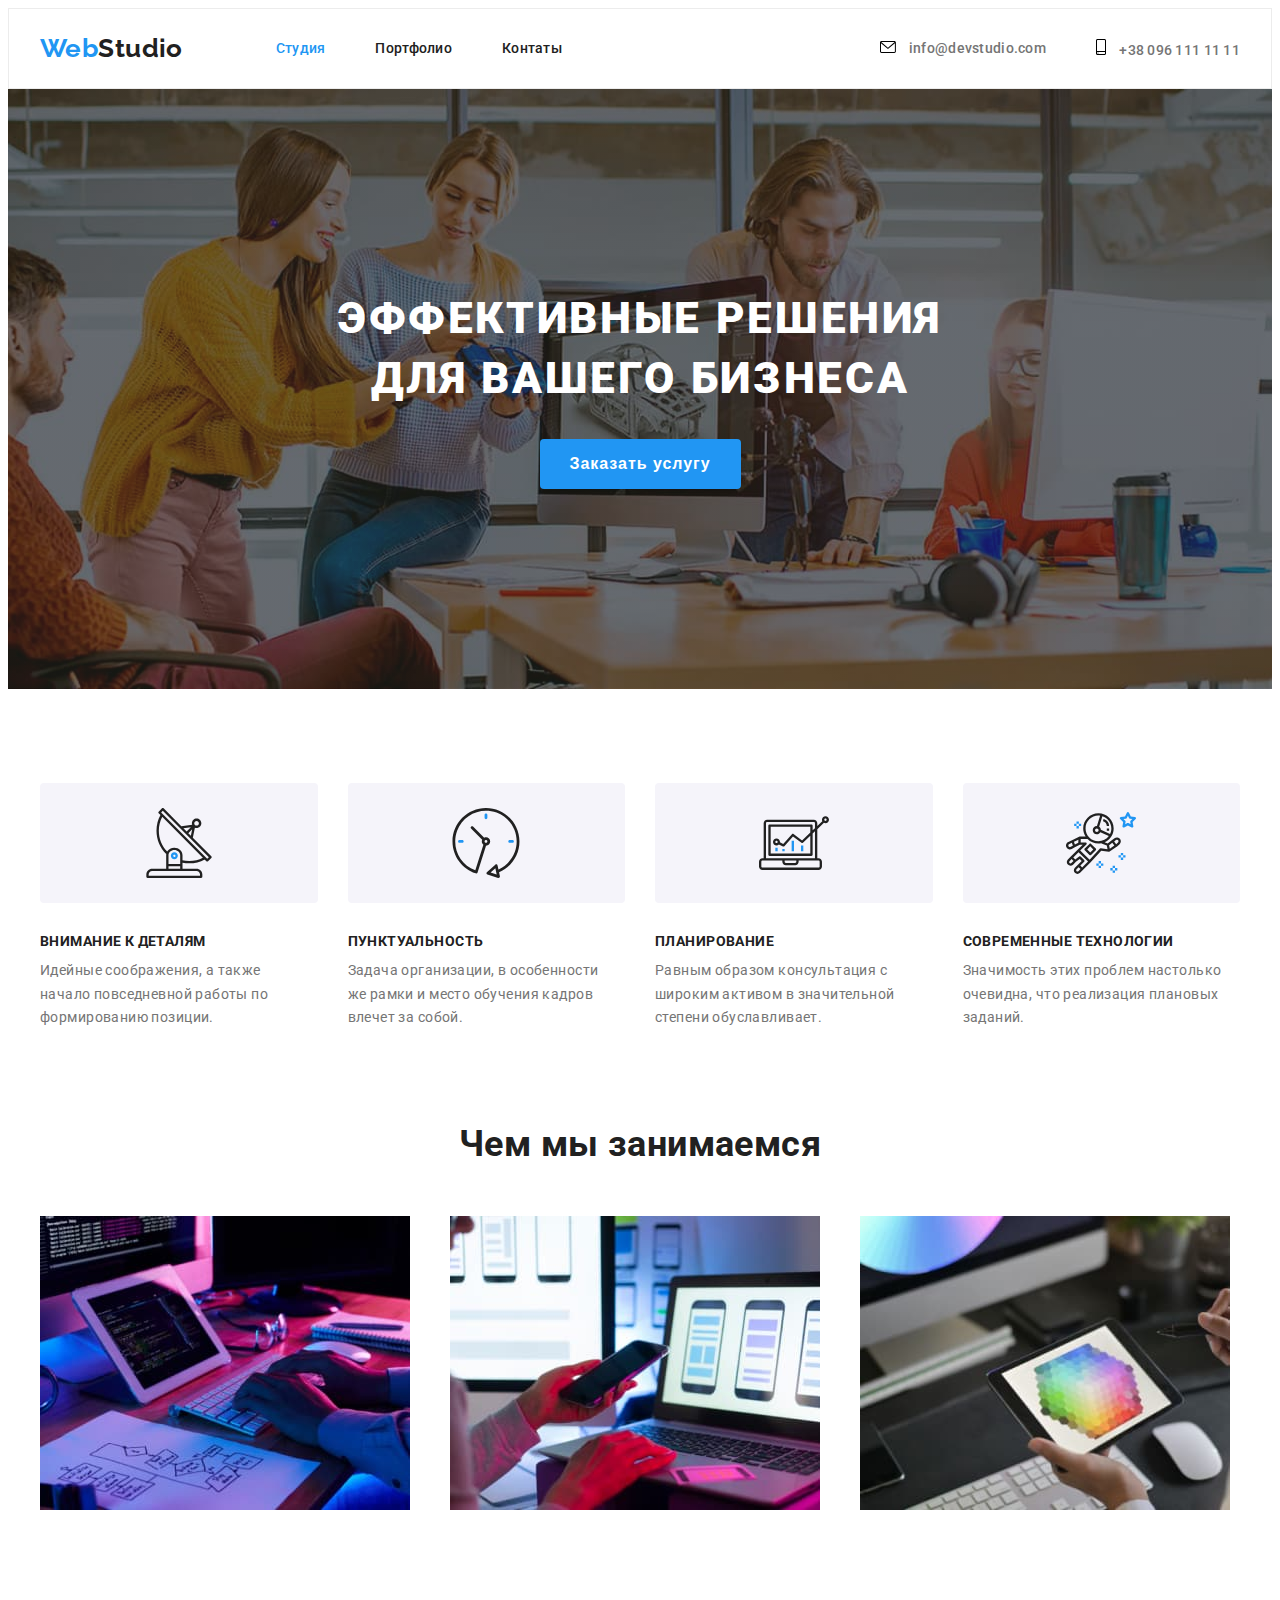
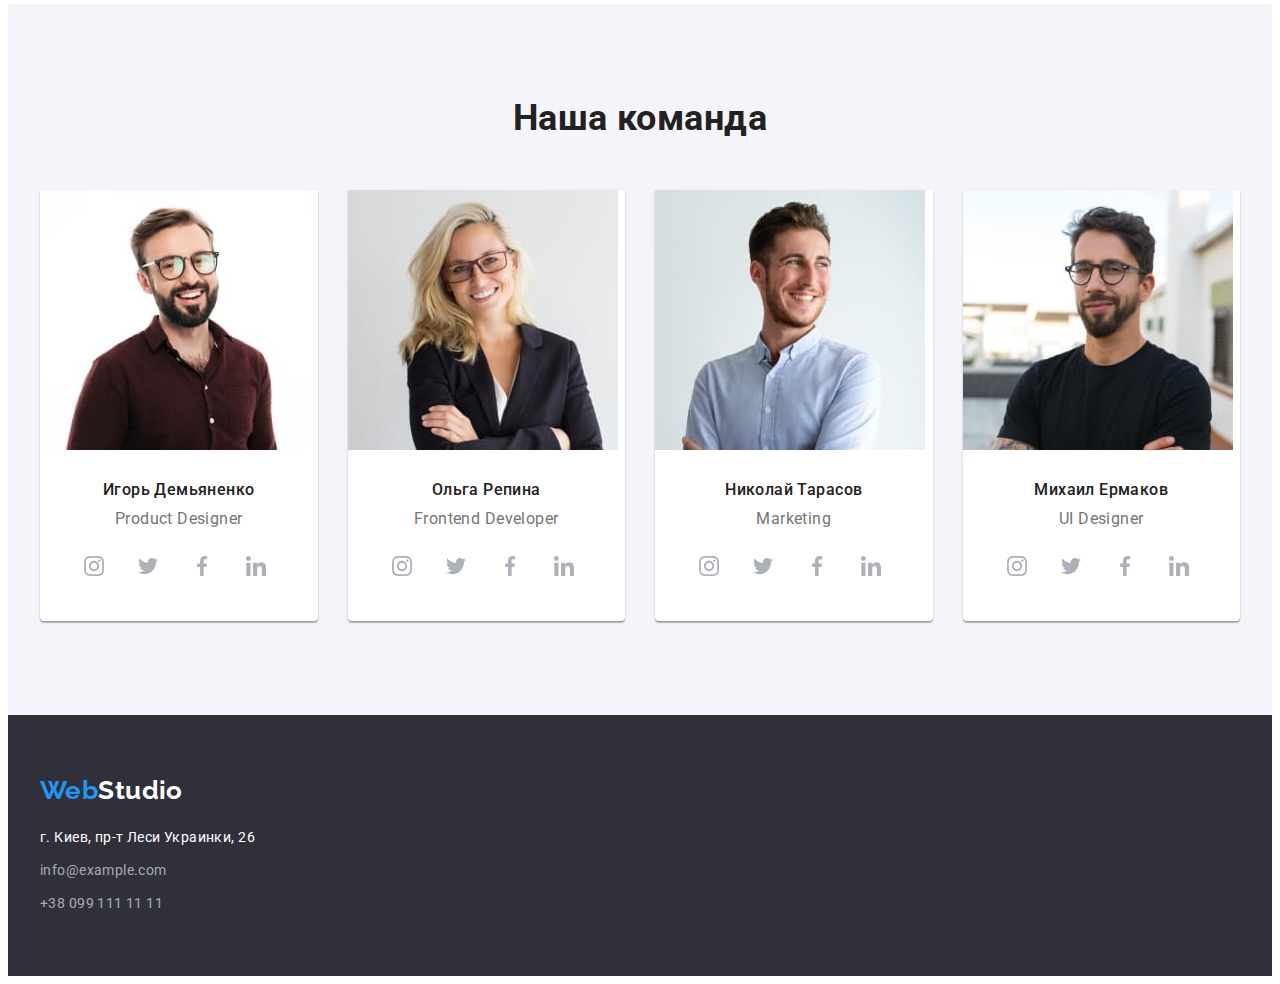
==== index.html @ 8303b5b0 "added social links" ====
<!DOCTYPE html>
<html lang="ru">
<head>
    <meta charset="UTF-8">
    <meta name="viewport" content="width=device-width, initial-scale=1.0">
    <title>Web Studio</title>
    <link rel="stylesheet" href="https://cdnjs.cloudflare.com/ajax/libs/modern-normalize/1.0.0/modern-normalize.min.css"
        integrity="sha512-ISS7cAi1PEhQ8jnbJpJZMd29NlhNj4AWYyLOSp2CE/CsHxTCu+r+t0D2yoJudVrd0/8fTVPUVDzY5Tvli75u/g=="
        crossorigin="anonymous" />
    <link rel="preconnect" href="https://fonts.gstatic.com">
    <link href="https://fonts.googleapis.com/css2?family=Raleway:wght@700&family=Roboto:wght@400;500;700;900&display=swap"
        rel="stylesheet">
    <link rel="stylesheet" href="./css/styles.css">   
</head>

<body>
    
    <header class="header">
        <div class="container">
            <nav class="nav">
                <a href="./" lang="en" class="logo black link"><span class="logo-web">Web</span>Studio</a>
               
                <ul class="nav-list list">   
                    <li class="nav-list-item">
                        <a class="nav-list-link current-link link" href="./">Студия</a>
                    </li>
                    <li class="nav-list-item">
                        <a class="nav-list-link link" href="./portfolio.html">Портфолио</a>
                    </li>
                    <li class="nav-list-item">
                        <a class="nav-list-link link" href="#">Контаты</a>
                    </li>
                </ul>
            </nav>
               
            <ul class="header-contact-list list">
                    <li class="header-contact-list-item">
                        <a class="link mail" href="mailto:info@devstudio.com">
                        <svg class="icon icon-mail">
                            <use href="../images/sprite.svg#envelope"></use>
                        </svg>
                            info@devstudio.com</a>
                    </li>

                    <li class="header-contact-list-item">
                        <a class="link tel" href="tel:+380961111111">
                            <svg class="icon icon-tel">
                                <use href="../images/sprite.svg#smartphone"></use>
                            </svg>
                            +38 096 111 11 11</a>
                    </li>
            </ul>

        </div>        
    </header>
   
    <main>
       
        <!-- HERO-->
        <section class="hero">
            
            <div class="container">
               
                <div class="hero-title-container">
                    <h1 class="hero-title">Эффективные решения для вашего бизнеса</h1>
                    <button type="button" class="hero-modal-btn">Заказать услугу</button>
                </div>
                
            </div>

        </section>


        <!-- FEATURES -->
        <section class="features">
            <div class="container">
                <h2 class="visually-hidden">Преимущества</h2>
               
                <ul class="features-list list">
                  
                    <li class="features-list-item">
                        <div class="icon-features-container">
                            <svg class="icon-features">
                                <use href="../images/sprite.svg#antenna"></use>
                            </svg>
                        </div>
                        <h3 class="features-list-title">Внимание к деталям</h3>
                        <p class="features-list-text">Идейные соображения, а также начало повседневной работы по формированию позиции.</p>
                    </li>

                    <li class="features-list-item">
                        <div class="icon-features-container">
                            <svg class="icon-features">
                                <use href="../images/sprite.svg#clock"></use>
                            </svg>
                        </div>
                        <h3 class="features-list-title">Пунктуальность</h3>
                        <p class="features-list-text">Задача организации, в особенности же рамки и место обучения кадров влечет за собой.</p>
                    </li>

                    <li class="features-list-item">
                        <div class="icon-features-container">
                            <svg class="icon-features">
                                <use href="../images/sprite.svg#diagram"></use>
                            </svg>
                        </div>
                        <h3 class="features-list-title">Планирование</h3>
                        <p class="features-list-text">Равным образом консультация с широким активом в значительной степени обуславливает.</p>
                    </li>

                    <li class="features-list-item">
                        <div class="icon-features-container">
                            <svg class="icon-features">
                                <use href="../images/sprite.svg#astronaut"></use>
                            </svg>
                        </div>
                        <h3 class="features-list-title">Современные технологии</h3>
                        <p class="features-list-text">Значимость этих проблем настолько очевидна, что реализация плановых заданий.</p>
                    </li>

                </ul>
            </div>
        </section>


        <!--ABOUT US-->
        <section class="about">
            <div class="container">
                <h2 class="title">Чем мы занимаемся</h2>
                <ul class="about-list list">
                    <li class="about-list-item"><img src="./images/about_us_img/about_us_1.jpg" alt="Пишет код" width="370" height="294"></li>
                    <li class="about-list-item"><img src="./images/about_us_img/about_us_2.jpg" alt="Адаптирует сайт для телефона" width="370" height="294"></li>
                    <li class="about-list-item"><img src="./images/about_us_img/about_us_3.jpg" alt="Работает с планшетом" width="370" height="294"></li>
                </ul>
            </div>
        </section>


        <!--OUR TEAM--> 
        <section class="team">
            <div class="container">
                <h2 class="title">Наша команда</h2>
                <ul class="team-list list">

                    <li class="team-list-item">
                        <img class="img" src="./images/our_team_img/igor.jpg" alt="Фото" width="270" height="260">
                       
                        <div class="team-list-content">
                            <h3 class="team-list-title">Игорь Демьяненко</h3>
                            <p class="team-list-position" lang="en">Product Designer</p>

                            <ul class="social-list list">
                                <li class="social-list-item">
                                    <a class="social-list-link link" href="#">
                                        <svg class="social-list-icon" >
                                            <use href="../images/sprite.svg#instagram" ></use>
                                        </svg>
                                    </a>
                                </li>

                                <li class="social-list-item">
                                    <a class="social-list-link link" href="#">
                                        <svg class="social-list-icon" >
                                            <use href="../images/sprite.svg#twitter" ></use>
                                        </svg>
                                    </a>
                                </li>

                                <li class="social-list-item">
                                    <a class="social-list-link link" href="#">
                                        <svg class="social-list-icon" >
                                            <use href="../images/sprite.svg#facebook" ></use>
                                        </svg>
                                    </a>
                                </li>

                                <li class="social-list-item">
                                    <a class="social-list-link link" href="#">
                                        <svg class="social-list-icon" >
                                            <use href="../images/sprite.svg#linkedin" ></use>
                                        </svg>
                                    </a>
                                </li>
                            </ul>
                        </div>
                    </li>

                    <li class="team-list-item">
                        <img class="img" src="./images/our_team_img/olga.jpg" alt="Фото" width="270" height="260">
                        
                        <div class="team-list-content">
                            <h3 class="team-list-title">Ольга Репина</h3>
                            <p class="team-list-position" lang="en">Frontend Developer</p>
                        
                                                        <ul class="social-list list">
                                                            <li class="social-list-item">
                                                                <a class="social-list-link link" href="#">
                                                                    <svg class="social-list-icon">
                                                                        <use href="../images/sprite.svg#instagram"></use>
                                                                    </svg>
                                                                </a>
                                                            </li>
                                                        
                                                            <li class="social-list-item">
                                                                <a class="social-list-link link" href="#">
                                                                    <svg class="social-list-icon">
                                                                        <use href="../images/sprite.svg#twitter"></use>
                                                                    </svg>
                                                                </a>
                                                            </li>
                                                        
                                                            <li class="social-list-item">
                                                                <a class="social-list-link link" href="#">
                                                                    <svg class="social-list-icon">
                                                                        <use href="../images/sprite.svg#facebook"></use>
                                                                    </svg>
                                                                </a>
                                                            </li>
                                                        
                                                            <li class="social-list-item">
                                                                <a class="social-list-link link" href="#">
                                                                    <svg class="social-list-icon">
                                                                        <use href="../images/sprite.svg#linkedin"></use>
                                                                    </svg>
                                                                </a>
                                                        
                        </div>
                    </li>

                    <li class="team-list-item">
                        <img class="img" src="./images/our_team_img/nikolay.jpg" alt="Фото" width="270" height="260">
                       
                        <div class="team-list-content">
                            <h3 class="team-list-title">Николай Тарасов</h3>
                            <p class="team-list-position" lang="en">Marketing</p>

                            <ul class="social-list list">
                                <li class="social-list-item">
                                    <a class="social-list-link link" href="#">
                                        <svg class="social-list-icon">
                                            <use href="../images/sprite.svg#instagram"></use>
                                        </svg>
                                    </a>
                                </li>
                            
                                <li class="social-list-item">
                                    <a class="social-list-link link" href="#">
                                        <svg class="social-list-icon">
                                            <use href="../images/sprite.svg#twitter"></use>
                                        </svg>
                                    </a>
                                </li>
                            
                                <li class="social-list-item">
                                    <a class="social-list-link link" href="#">
                                        <svg class="social-list-icon">
                                            <use href="../images/sprite.svg#facebook"></use>
                                        </svg>
                                    </a>
                                </li>
                            
                                <li class="social-list-item">
                                    <a class="social-list-link link" href="#">
                                        <svg class="social-list-icon">
                                            <use href="../images/sprite.svg#linkedin"></use>
                                        </svg>
                                    </a>
                        </div>
                    </li>

                    <li class="team-list-item">
                        <img class="img" src="./images/our_team_img/mihail.jpg" alt="Фото" width="270" height="260">
                       
                        <div class="team-list-content">
                            <h3 class="team-list-title">Михаил Ермаков</h3>
                            <p class="team-list-position" lang="en">UI Designer</p>

                            <ul class="social-list list">
                                <li class="social-list-item">
                                    <a class="social-list-link link" href="#">
                                        <svg class="social-list-icon">
                                            <use href="../images/sprite.svg#instagram"></use>
                                        </svg>
                                    </a>
                                </li>
                            
                                <li class="social-list-item">
                                    <a class="social-list-link link" href="#">
                                        <svg class="social-list-icon">
                                            <use href="../images/sprite.svg#twitter"></use>
                                        </svg>
                                    </a>
                                </li>
                            
                                <li class="social-list-item">
                                    <a class="social-list-link link" href="#">
                                        <svg class="social-list-icon">
                                            <use href="../images/sprite.svg#facebook"></use>
                                        </svg>
                                    </a>
                                </li>
                            
                                <li class="social-list-item">
                                    <a class="social-list-link link" href="#">
                                        <svg class="social-list-icon">
                                            <use href="../images/sprite.svg#linkedin"></use>
                                        </svg>
                                    </a>
                        </div>
                    </li>
                    
                </ul>
            </div>
        </section>
    </main>
   
    <footer class="footer">
        <div class="container">
            <a href="./" lang="en" class="logo white link"><span class="logo-web">Web</span>Studio</a>
            <address class="address">
                <p class="address-text">г. Киев, пр-т Леси Украинки, 26</p>
                <ul class="address-list list">
                    <li class="address-list-item">
                        <a class="address-list-link link" href="mailto:info@example.com">info@example.com</a>
                    </li>
                    <li class="address-list-item">
                        <a class="address-list-link link" href="tel:+380991111111">+38 099 111 11 11</a>
                    </li>

                </ul>
            </address>
        </div>
    </footer>
</body>
</html>
---- css/styles.css ----
:root {
  --primary-white-color: #ffffff;
  --secondary-bg-color: #2f303a;
  --accent-color: #2196f3;
  --primary-text-color: #212121;
  --secondary-text-color: #757575;
  --footer-text-color: rgba(255, 255, 255, 0.6);
  --grey-bg-color: #f5f4fa;
  --btn-hover-bg-color: #188ce8;
  --card-set-gap: 30px;
  --icon-color: #afb1b8;
}

body {
  background-color: var(--primary-white-color);
  color: var(--primary-text-color);

  font-family: "Roboto", sans-serif;
  font-weight: 400;
  font-size: 14px;
  letter-spacing: 0.03em;
}

h1,
h2,
h3,
h4,
h5,
h6 {
  font-size: inherit;
  margin: 0;
}

p {
  margin: 0;
}

ul,
ol {
  margin: 0;
  padding: 0;
}

img {
  display: block;
  max-width: 100%;
  height: auto;
}

.link {
  text-decoration: none;
}

.list {
  list-style-type: none;
}

.container {
  width: 1200px;
  margin-left: auto;
  margin-right: auto;
  padding-left: 15px;
  padding-right: 15px;
}

/* ------------HEADER-------------- */

.header {
  border: 1px solid #ececec;
}

.header > .container {
  display: flex;
  align-items: center;
}

/* -----------LOGO------------- */
.logo {
  font-family: "Raleway";
  font-weight: 700;
  font-size: 26px;
  line-height: 1.19;
}

.logo.black {
  padding-top: 24px;
  padding-bottom: 24px;
  margin-right: 93px;

  color: var(--primary-text-color);
}

.logo-web {
  color: var(--accent-color);
}

/* -------NAV-LIST--------- */

.nav {
  display: flex;
  align-items: center;
}

.nav-list {
  display: flex;
  align-items: center;
}

.nav-list-item:not(:last-child) {
  margin-right: 50px;
}

.nav-list-link {
  padding-top: 32px;
  padding-bottom: 32px;

  color: var(--primary-text-color);
  font-weight: 500;
  line-height: 1.066;
  letter-spacing: 0.02em;
}

.nav-list-link:hover,
.nav-list-link:focus {
  color: var(--accent-color);
}

.current-link {
  color: var(--accent-color);
}

/* ----------HEADER-CONTACT----------- */
.header-contact-list {
  display: flex;
  align-items: center;
  margin-left: auto;

  font-weight: 500;
  line-height: 1.142;
  letter-spacing: 0.02em;
}

.header-contact-list-item .link {
  padding-top: 32px;
  padding-bottom: 32px;

  color: var(--secondary-text-color);
}

.header-contact-list-item > .link:hover,
.header-contact-list-item > .link:focus {
  color: var(--accent-color);
}

.header-contact-list-item > .link:hover .icon,
.header-contact-list-item > .link:focus .icon {
  fill: var(--accent-color);
}

.header-contact-list-item:not(:last-child) {
  margin-right: 50px;
}

.icon-mail {
  margin-right: 10px;
  width: 16px;
  height: 12px;
}

.icon-tel {
  margin-right: 10px;
  width: 10px;
  height: 16px;
}

/* -----------HERO-------------- */

.hero {
  max-width: 1600px;
  margin-left: auto;
  margin-right: auto;
  background-color: #c4c4c4;
  background-image: linear-gradient(
      to right,
      rgba(51, 58, 47, 0.4),
      rgba(51, 58, 47, 0.4)
    ),
    url(../images/hero_img/bg-img.jpg);
  background-repeat: no-repeat;
  background-position: center;
  background-size: cover;
  padding-top: 200px;
  padding-bottom: 200px;
}

.hero-title-container {
  display: flex;
  justify-content: center;
  max-width: 696px;
  flex-direction: column;
  align-items: center;
  margin-left: auto;
  margin-right: auto;
}

.hero-title {
  margin-bottom: 30px;

  color: var(--primary-white-color);
  font-weight: 900;
  font-size: 44px;
  line-height: 1.36;
  text-align: center;
  letter-spacing: 0.06em;
  text-transform: uppercase;
}

.hero-modal-btn {
  display: flex;
  align-items: center;
  text-align: center;
  border: transparent;
  border-radius: 4px;
  box-shadow: 0px 4px 4px rgba(0, 0, 0, 0.15);
  padding: 10px 30px;

  color: var(--primary-white-color);
  background-color: var(--accent-color);
  font-weight: 700;
  font-size: 16px;
  line-height: 1.875;
  letter-spacing: 0.06em;
}

.hero-modal-btn:hover,
.hero-modal-btn:focus {
  background-color: var(--btn-hover-bg-color);
  cursor: pointer;
}

/* --------------FEATURES----------- */

.visually-hidden {
  position: absolute;
  clip: rect(0 0 0 0);
  width: 1px;
  height: 1px;
  margin: -1px;
}

.features {
  padding-top: 94px;
  padding-bottom: 94px;
}

.features-list {
  display: flex;
  flex-wrap: wrap;
  margin-right: calc(-1 * var(--card-set-gap));
  margin-bottom: calc(-1 * var(--card-set-gap));
}

.features-list-item {
  display: flex;
  align-content: center;
  flex-direction: column;
  justify-content: start;
  margin-right: var(--card-set-gap);
  margin-bottom: var(--card-set-gap);
  flex-basis: calc(100% / 4 - var(--card-set-gap));
}

.icon-features-container {
  padding-top: 25px;
  padding-bottom: 25px;
  margin-bottom: 30px;
  background-color: var(--grey-bg-color);
  border-radius: 4px;
}

.icon-features {
  display: block;
  margin-right: auto;
  margin-left: auto;
  width: 70px;
  height: 70px;
}

.features-list-title {
  margin-bottom: 10px;

  font-weight: 700;
  line-height: 1.142;
  text-transform: uppercase;
}

.features-list-text {
  max-width: 270px;

  color: var(--secondary-text-color);
  line-height: 1.71;
}

/* -------------ABOUT-US------------- */

.about {
  padding-bottom: 94px;
}

.title {
  margin-bottom: 50px;

  font-weight: 700;
  font-size: 36px;
  line-height: 1.166;
  text-align: center;
}

.about-list {
  display: flex;
  flex-wrap: wrap;
  margin-right: calc(-1 * var(--card-set-gap));
  margin-bottom: calc(-1 * var(--card-set-gap));
}

.about-list-item {
  margin-right: var(--card-set-gap);
  margin-bottom: var(--card-set-gap);
  flex-basis: calc(100% / 3 - var(--card-set-gap));
}

/* -------------------OUR-TEAM------------ */

.team {
  padding-top: 94px;
  padding-bottom: 94px;

  background-color: var(--grey-bg-color);
}

.team-list {
  display: flex;
  flex-wrap: wrap;
  margin-right: calc(-1 * var(--card-set-gap));
  margin-bottom: calc(-1 * var(--card-set-gap));
}

.team-list-item {
  margin-right: var(--card-set-gap);
  margin-bottom: var(--card-set-gap);
  flex-basis: calc(100% / 4 - var(--card-set-gap));
  box-shadow: 0px 1px 3px rgba(0, 0, 0, 0.12), 0px 1px 1px rgba(0, 0, 0, 0.14),
    0px 2px 1px rgba(0, 0, 0, 0.2);
  border-radius: 0px 0px 4px 4px;

  background-color: var(--primary-white-color);
}

.team-list-content {
  padding-top: 30px;
  padding-right: 32px;
  padding-left: 32px;
  padding-bottom: 33px;
}

.team-list-title {
  margin-bottom: 10px;

  font-weight: 500;
  font-size: 16px;
  line-height: 1.187;
  text-align: center;
}

.team-list-position {
  color: var(--secondary-text-color);
  font-size: 16px;
  line-height: 1.187;
  text-align: center;
  margin-bottom: 16px;
}

.social-list {
  display: flex;
}

.social-list-link {
  display: flex;
  align-items: center;
  justify-content: center;
  width: 44px;
  height: 44px;
  border-radius: 50%;
}

.social-list-item:not(:last-child) {
  margin-right: 10px;
}

.social-list-icon {
  fill: var(--icon-color);
  width: 20px;
  height: 20px;
}

.social-list-link:hover,
.social-list-link:focus {
  background-color: var(--accent-color);
}

.social-list-link:hover .social-list-icon,
.social-list-link:focus .social-list-icon {
  fill: var(--primary-white-color);
}
/* ---------FOOTER---------- */

.footer {
  padding-top: 60px;
  padding-bottom: 60px;

  background-color: var(--secondary-bg-color);
}

.footer > .container {
  display: flex;
  flex-direction: column;
}

.logo.white {
  margin-bottom: 20px;

  color: var(--primary-white-color);
}

.address-text {
  margin-bottom: 9px;

  color: var(--primary-white-color);
  font-style: normal;
  line-height: 1.71;
}

.address-list-link {
  display: flex;
  flex-direction: column;

  color: var(--footer-text-color);
  font-style: normal;
  line-height: 1.71;
}

.address-list-link:hover,
.address-list-link:focus {
  color: var(--accent-color);
}

.address-list-item:not(:last-child) {
  margin-bottom: 9px;
}

/* ------------------PORTFOLIO----------- */

.portfolio {
  padding-top: 100px;
  padding-bottom: 94px;
}

/* -----------FILTER-BTN------------------- */

.filter-btn-list {
  display: flex;
  justify-content: center;
  margin-bottom: 50px;
}

.filter-btn-item:not(:last-child) {
  margin-right: 8px;
}

.filter-btn {
  padding-top: 6px;
  padding-bottom: 6px;
  padding-right: 24px;
  padding-left: 24px;
  text-align: center;
  justify-content: center;
  border-radius: 4px;
  border: transparent;

  font-weight: 500;
  font-size: 16px;
  line-height: 1.62;
}

.filter-btn:hover,
.filter-btn:focus {
  color: var(--primary-white-color);
  background-color: var(--accent-color);
  cursor: pointer;
}

/* ----------CARD-SET-------------------- */

.examples-list {
  display: flex;
  flex-wrap: wrap;

  margin-right: calc(-1 * var(--card-set-gap));
  margin-bottom: calc(-1 * var(--card-set-gap));
}

.examples-list-item {
  margin-right: var(--card-set-gap);
  margin-bottom: var(--card-set-gap);
  flex-basis: calc(100% / 3 - var(--card-set-gap));

  background: var(--primary-white-color);
  outline: 1px solid #eeeeee;
}

.examples-list-title {
  margin-bottom: 4px;

  color: var(--primary-text-color);
  font-weight: 700;
  font-size: 18px;
  line-height: 2;
  letter-spacing: 0.06em;
}

.examples-list-text {
  color: var(--secondary-text-color);
  font-size: 16px;
  line-height: 1.87;
}

.examples-list-content {
  padding-top: 20px;
  padding-right: 24px;
  padding-bottom: 20px;
  padding-left: 24px;
}
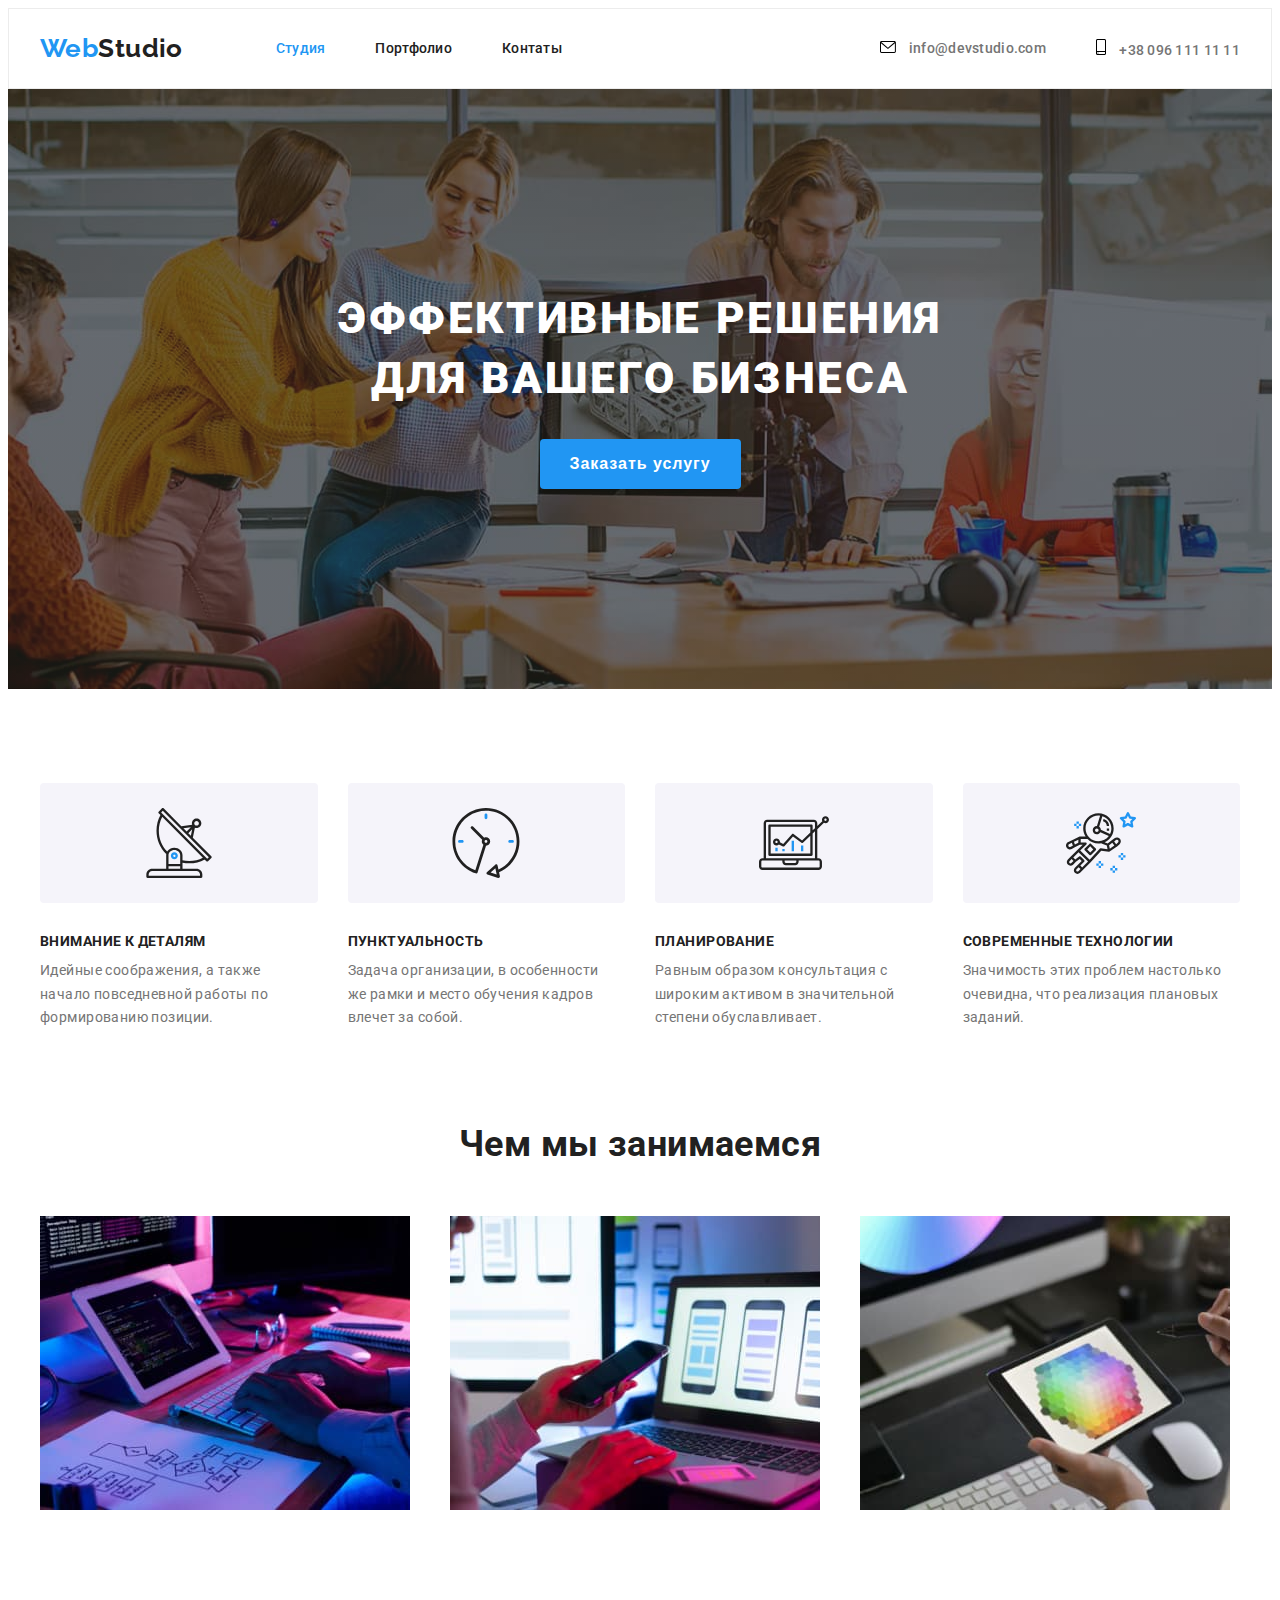
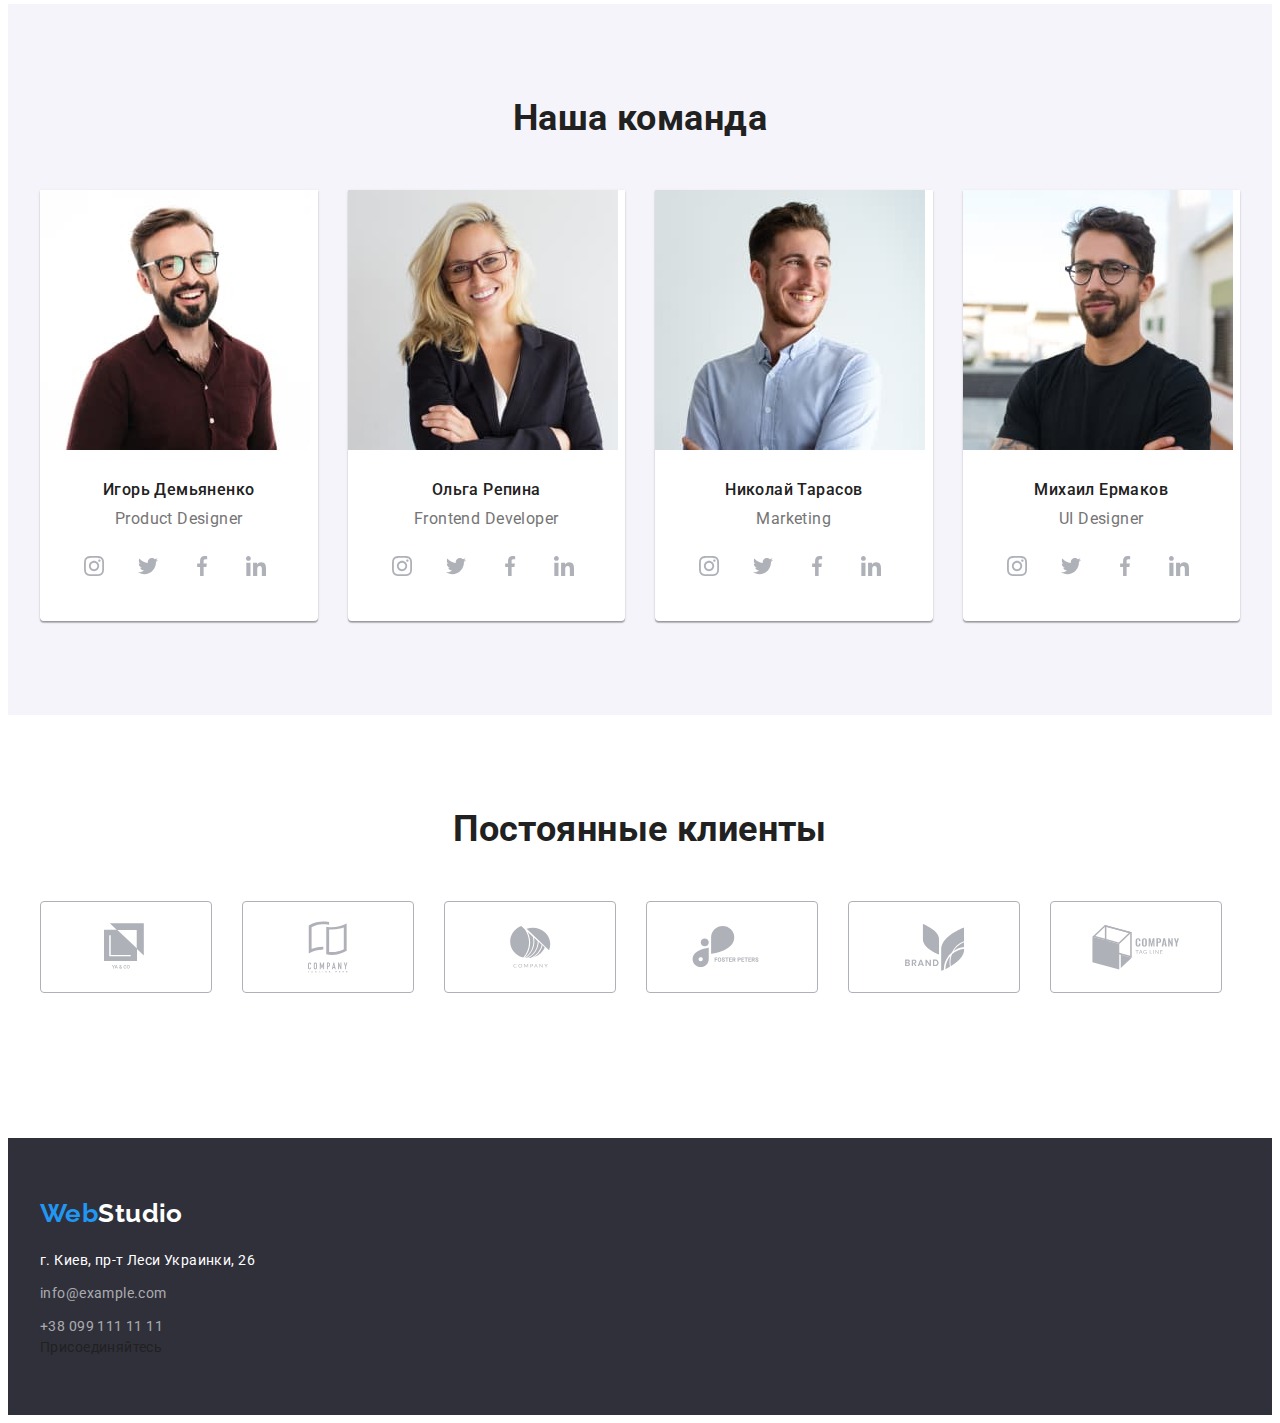
==== commit f0ae2e57: "added clients" ====
--- a/index.html
+++ b/index.html
@@ -312,6 +312,57 @@
                 </ul>
             </div>
         </section>
+
+        <section class="clients">
+            <div class="container">
+                <h2 class="title">Постоянные клиенты</h2>
+                <ul class="clients-list list">
+                    <li class="clients-list-item">
+                        <a class="clients-list-link link" href="#">
+                            <svg class="clients-logo" width="44px" height="49px">
+                                <use href="../images/sprite.svg#logo-1"></use>
+                            </svg>
+                        </a>
+                    </li>
+                    <li class="clients-list-item">
+                        <a class="clients-list-link link" href="#">
+                            <svg class="clients-logo" width="40px" height="52px">
+                                <use href="../images/sprite.svg#logo-2"></use>
+                            </svg>
+                        </a>
+                    </li>
+                    <li class="clients-list-item">
+                        <a class="clients-list-link link" href="#">
+                            <svg class="clients-logo" width="41px" height="42px" >
+                                <use href="../images/sprite.svg#logo-3"></use>
+                            </svg>
+                        </a>
+                    </li>
+                    <li class="clients-list-item">
+                        <a class="clients-list-link link" href="#">
+                            <svg class="clients-logo" width="80px" height="42px">
+                                <use href="../images/sprite.svg#logo-4"></use>
+                            </svg>
+                        </a>
+                    </li>
+                    <li class="clients-list-item">
+                        <a class="clients-list-link link" href="#">
+                            <svg class="clients-logo"  width="59px" height="47px">
+                                <use href="../images/sprite.svg#logo-5"></use>
+                            </svg>
+                        </a>
+                    </li>
+                    <li class="clients-list-item">
+                        <a class="clients-list-link link" href="#">
+                            <svg class="clients-logo" width="88px" height="45px">
+                                <use href="../images/sprite.svg#logo-6"></use>
+                            </svg>
+                        </a>
+                    </li>
+
+                </ul>
+            </div>
+        </section>
     </main>
    
     <footer class="footer">
@@ -326,9 +377,10 @@
                     <li class="address-list-item">
                         <a class="address-list-link link" href="tel:+380991111111">+38 099 111 11 11</a>
                     </li>
-
                 </ul>
             </address>
+
+            <p class="footer-social-text">Присоединяйтесь</p>
         </div>
     </footer>
 </body>
--- a/css/styles.css
+++ b/css/styles.css
@@ -334,6 +334,7 @@
 .team {
   padding-top: 94px;
   padding-bottom: 94px;
+  margin-bottom: 94px;
 
   background-color: var(--grey-bg-color);
 }
@@ -412,6 +413,48 @@
 .social-list-link:focus .social-list-icon {
   fill: var(--primary-white-color);
 }
+
+/* --------------CLIENTS--------------- */
+
+.clients {
+  padding-bottom: 145px;
+}
+
+.clients-list {
+  display: flex;
+  flex-wrap: wrap;
+  margin-right: calc(-1 * var(--card-set-gap));
+  margin-bottom: calc(-1 * var(--card-set-gap));
+}
+
+.clients-list-link {
+  margin-right: var(--card-set-gap);
+  margin-bottom: var(--card-set-gap);
+  flex-basis: calc(100% / 6 - var(--card-set-gap));
+
+  display: flex;
+  justify-content: center;
+  align-items: center;
+  width: 170px;
+  height: 90px;
+  border: 1px solid var(--icon-color);
+  border-radius: 4px;
+}
+
+.clients-logo {
+  fill: var(--icon-color);
+}
+
+.clients-list-link:hover,
+.clients-list-link:focus {
+  border: 1px solid var(--accent-color);
+}
+
+.clients-list-link:hover .clients-logo,
+.clients-list-link:focus .clients-logo {
+  fill: var(--accent-color);
+}
+
 /* ---------FOOTER---------- */
 
 .footer {
@@ -497,6 +540,8 @@
   color: var(--primary-white-color);
   background-color: var(--accent-color);
   cursor: pointer;
+  box-shadow: 0px 3px 1px rgba(0, 0, 0, 0.1), 0px 1px 2px rgba(0, 0, 0, 0.08),
+    0px 2px 2px rgba(0, 0, 0, 0.12);
 }
 
 /* ----------CARD-SET-------------------- */
@@ -515,7 +560,13 @@
   flex-basis: calc(100% / 3 - var(--card-set-gap));
 
   background: var(--primary-white-color);
-  outline: 1px solid #eeeeee;
+  border: 1px solid #eeeeee;
+}
+
+.examples-list-item:hover,
+.examples-list-item:focus {
+  box-shadow: 0px 1px 1px rgba(0, 0, 0, 0.12), 0px 4px 4px rgba(0, 0, 0, 0.06),
+    1px 4px 6px rgba(0, 0, 0, 0.16);
 }
 
 .examples-list-title {
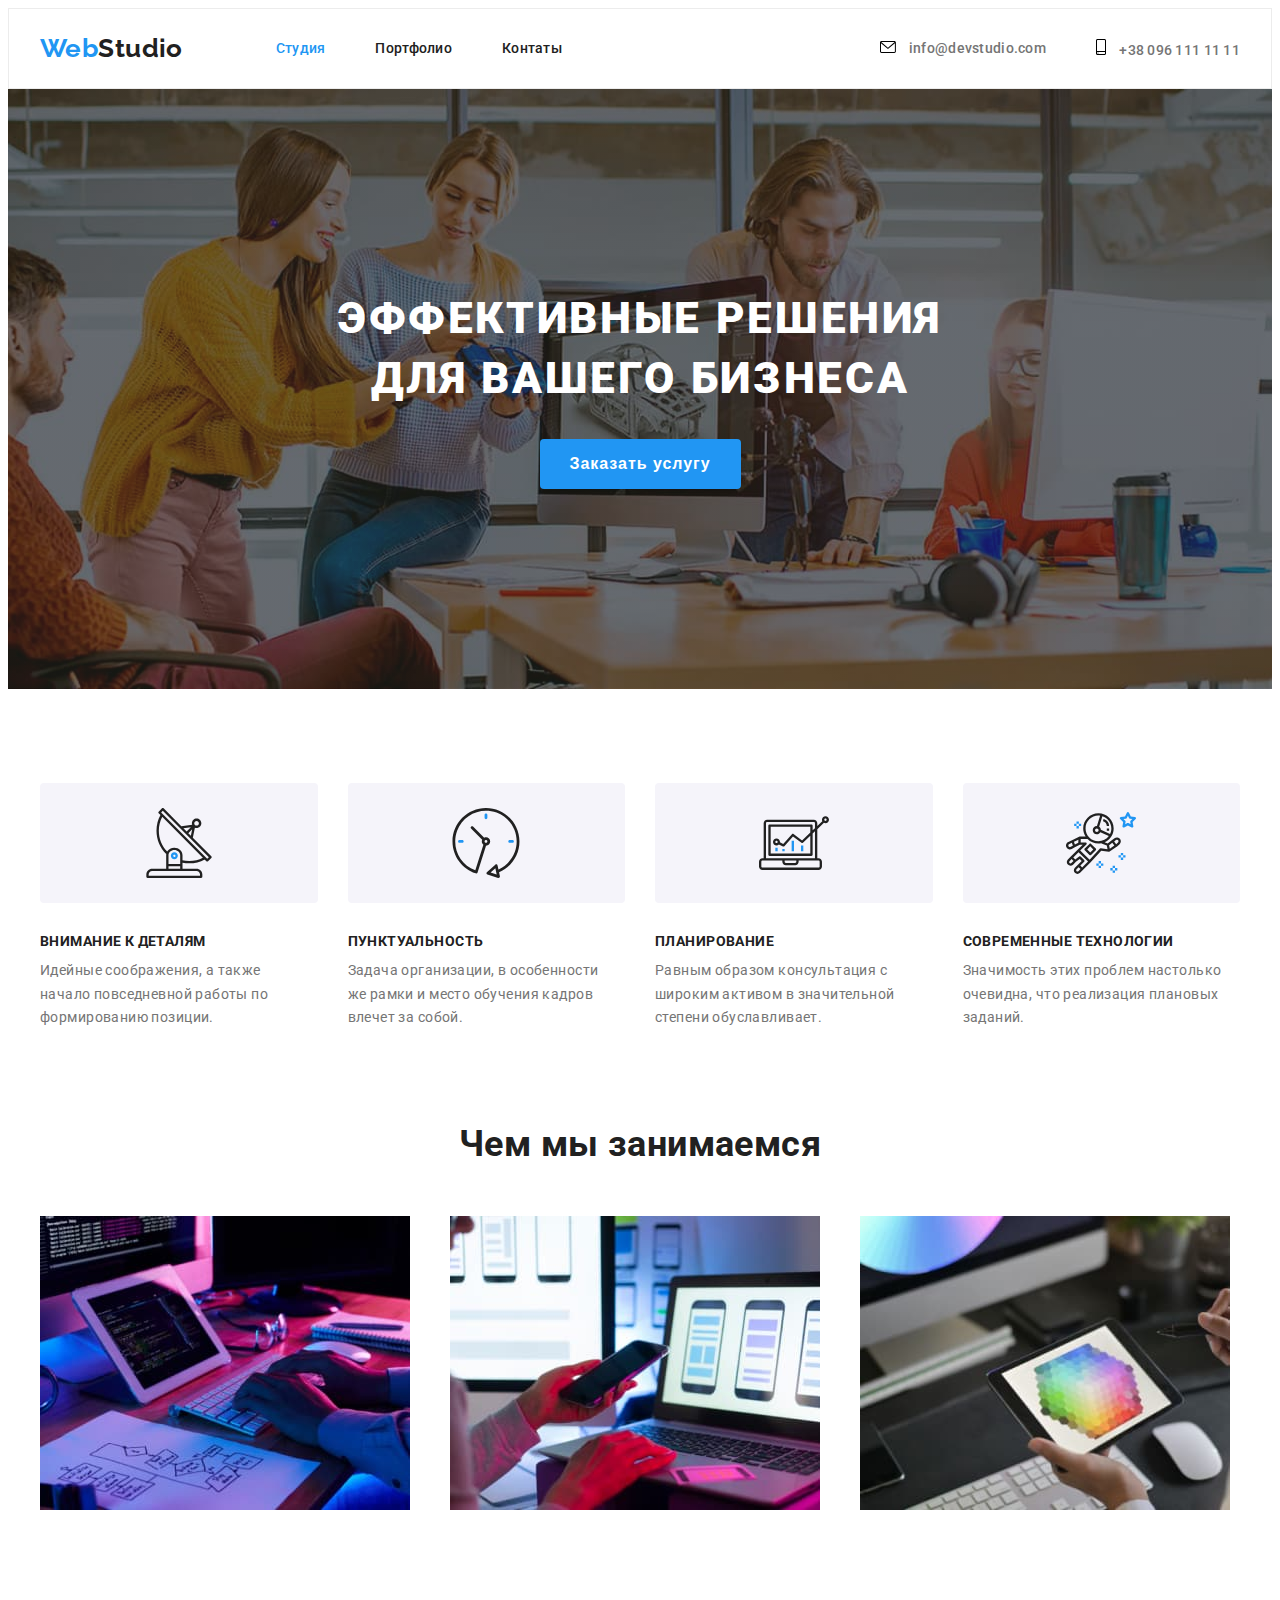
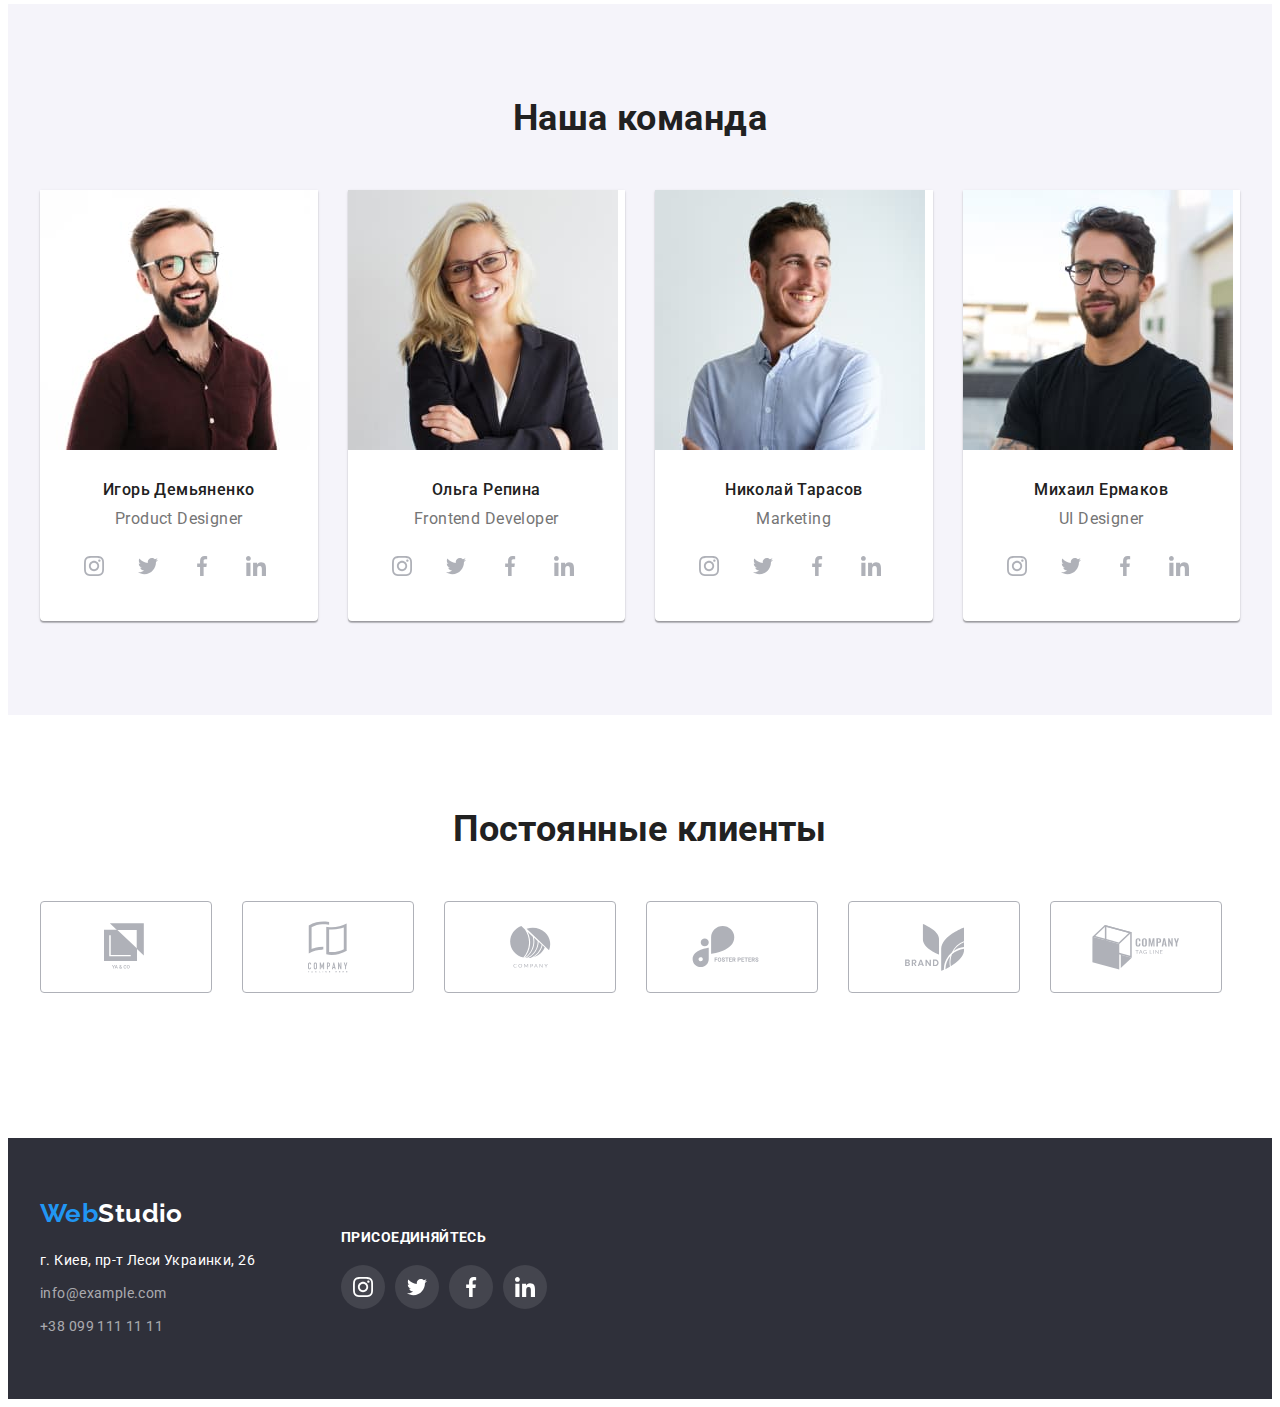
==== commit 9071fbf5: "edit footer" ====
--- a/index.html
+++ b/index.html
@@ -367,20 +367,61 @@
    
     <footer class="footer">
         <div class="container">
-            <a href="./" lang="en" class="logo white link"><span class="logo-web">Web</span>Studio</a>
-            <address class="address">
-                <p class="address-text">г. Киев, пр-т Леси Украинки, 26</p>
-                <ul class="address-list list">
-                    <li class="address-list-item">
-                        <a class="address-list-link link" href="mailto:info@example.com">info@example.com</a>
-                    </li>
-                    <li class="address-list-item">
-                        <a class="address-list-link link" href="tel:+380991111111">+38 099 111 11 11</a>
-                    </li>
-                </ul>
-            </address>
-
-            <p class="footer-social-text">Присоединяйтесь</p>
+            <div>
+                <a href="./" lang="en" class="logo white link"><span class="logo-web">Web</span>Studio</a>
+                <div class="footer-address-container">
+                    <address class="address">
+                        <p class="address-text">г. Киев, пр-т Леси Украинки, 26</p>
+                        <ul class="address-list list">
+                            <li class="address-list-item">
+                                <a class="address-list-link link" href="mailto:info@example.com">info@example.com</a>
+                            </li>
+                            <li class="address-list-item">
+                                <a class="address-list-link link" href="tel:+380991111111">+38 099 111 11 11</a>
+                            </li>
+                        </ul>
+                    </address>
+                </div>
+            </div>
+
+            <div class="footer-social-container">
+                <p class="footer-social-text">Присоединяйтесь</p>
+
+                <ul class="social-list list">
+                    <li class="social-list-item">
+                        <a class="social-list-link link footer-link" href="#">
+                            <svg class="social-list-icon footer-icon">
+                                <use href="../images/sprite.svg#instagram"></use>
+                            </svg>
+                        </a>
+                    </li>
+                
+                    <li class="social-list-item">
+                        <a class="social-list-link link footer-link" href="#">
+                            <svg class="social-list-icon footer-icon">
+                                <use href="../images/sprite.svg#twitter"></use>
+                            </svg>
+                        </a>
+                    </li>
+                
+                    <li class="social-list-item">
+                        <a class="social-list-link link footer-link" href="#">
+                            <svg class="social-list-icon footer-icon">
+                                <use href="../images/sprite.svg#facebook"></use>
+                            </svg>
+                        </a>
+                    </li>
+                
+                    <li class="social-list-item">
+                        <a class="social-list-link link footer-link" href="#">
+                            <svg class="social-list-icon footer-icon">
+                                <use href="../images/sprite.svg#linkedin"></use>
+                            </svg>
+                        </a>
+                    </li>
+                </ul>
+            </div>
+
         </div>
     </footer>
 </body>
--- a/css/styles.css
+++ b/css/styles.css
@@ -458,6 +458,7 @@
 /* ---------FOOTER---------- */
 
 .footer {
+  display: flex;
   padding-top: 60px;
   padding-bottom: 60px;
 
@@ -466,13 +467,20 @@
 
 .footer > .container {
   display: flex;
-  flex-direction: column;
+  justify-content: flex-start;
+  align-items: center;
 }
 
 .logo.white {
+  display: inline-block;
   margin-bottom: 20px;
 
   color: var(--primary-white-color);
+}
+
+.footer-address-container {
+  width: 231px;
+  margin-right: 70px;
 }
 
 .address-text {
@@ -499,6 +507,32 @@
 
 .address-list-item:not(:last-child) {
   margin-bottom: 9px;
+}
+
+.footer-social-container {
+  width: 206px;
+}
+
+.footer-social-text {
+  display: inline-block;
+  margin-bottom: 20px;
+
+  color: var(--primary-white-color);
+  font-weight: 700;
+  text-transform: uppercase;
+}
+
+.footer-link {
+  background-color: rgba(255, 255, 255, 0.1);
+}
+
+.footer-icon {
+  fill: var(--primary-white-color);
+}
+
+.footer-link:hover,
+.footer-link:focus {
+  background-color: var(--accent-color);
 }
 
 /* ------------------PORTFOLIO----------- */
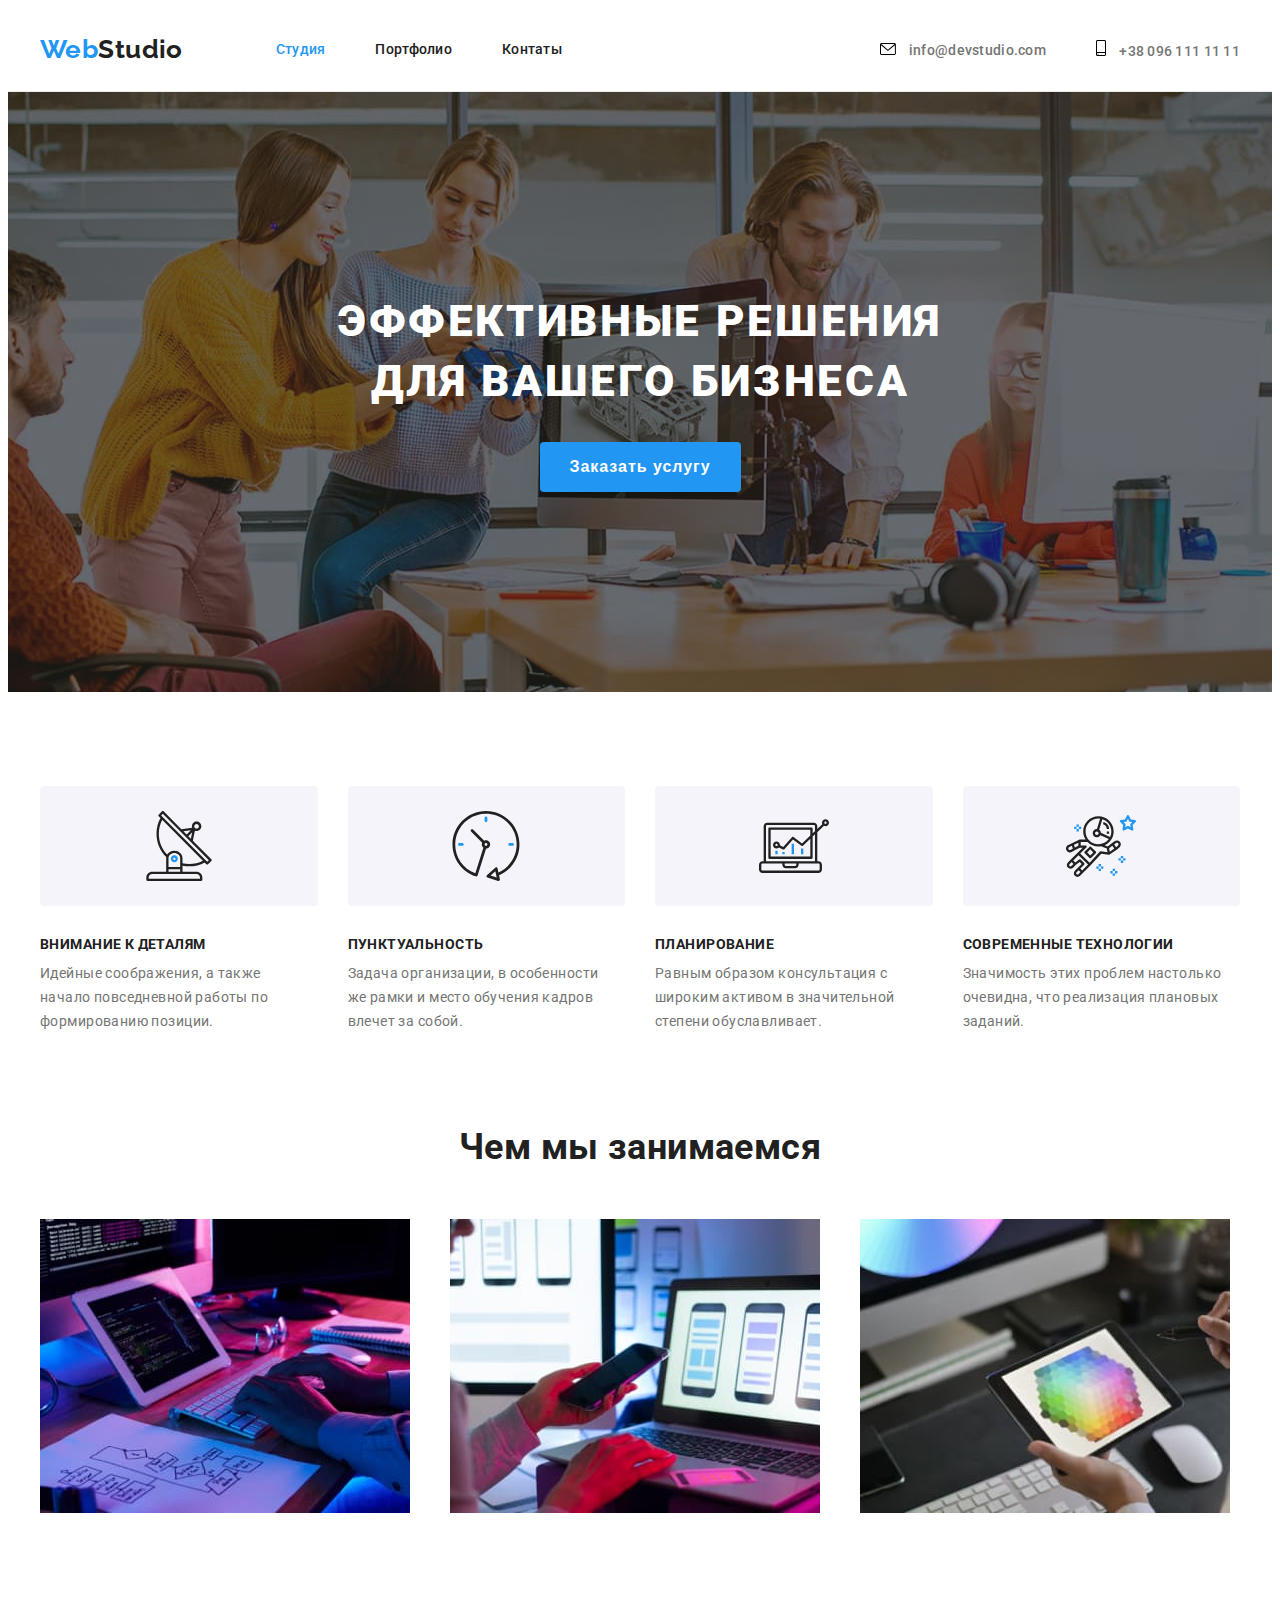
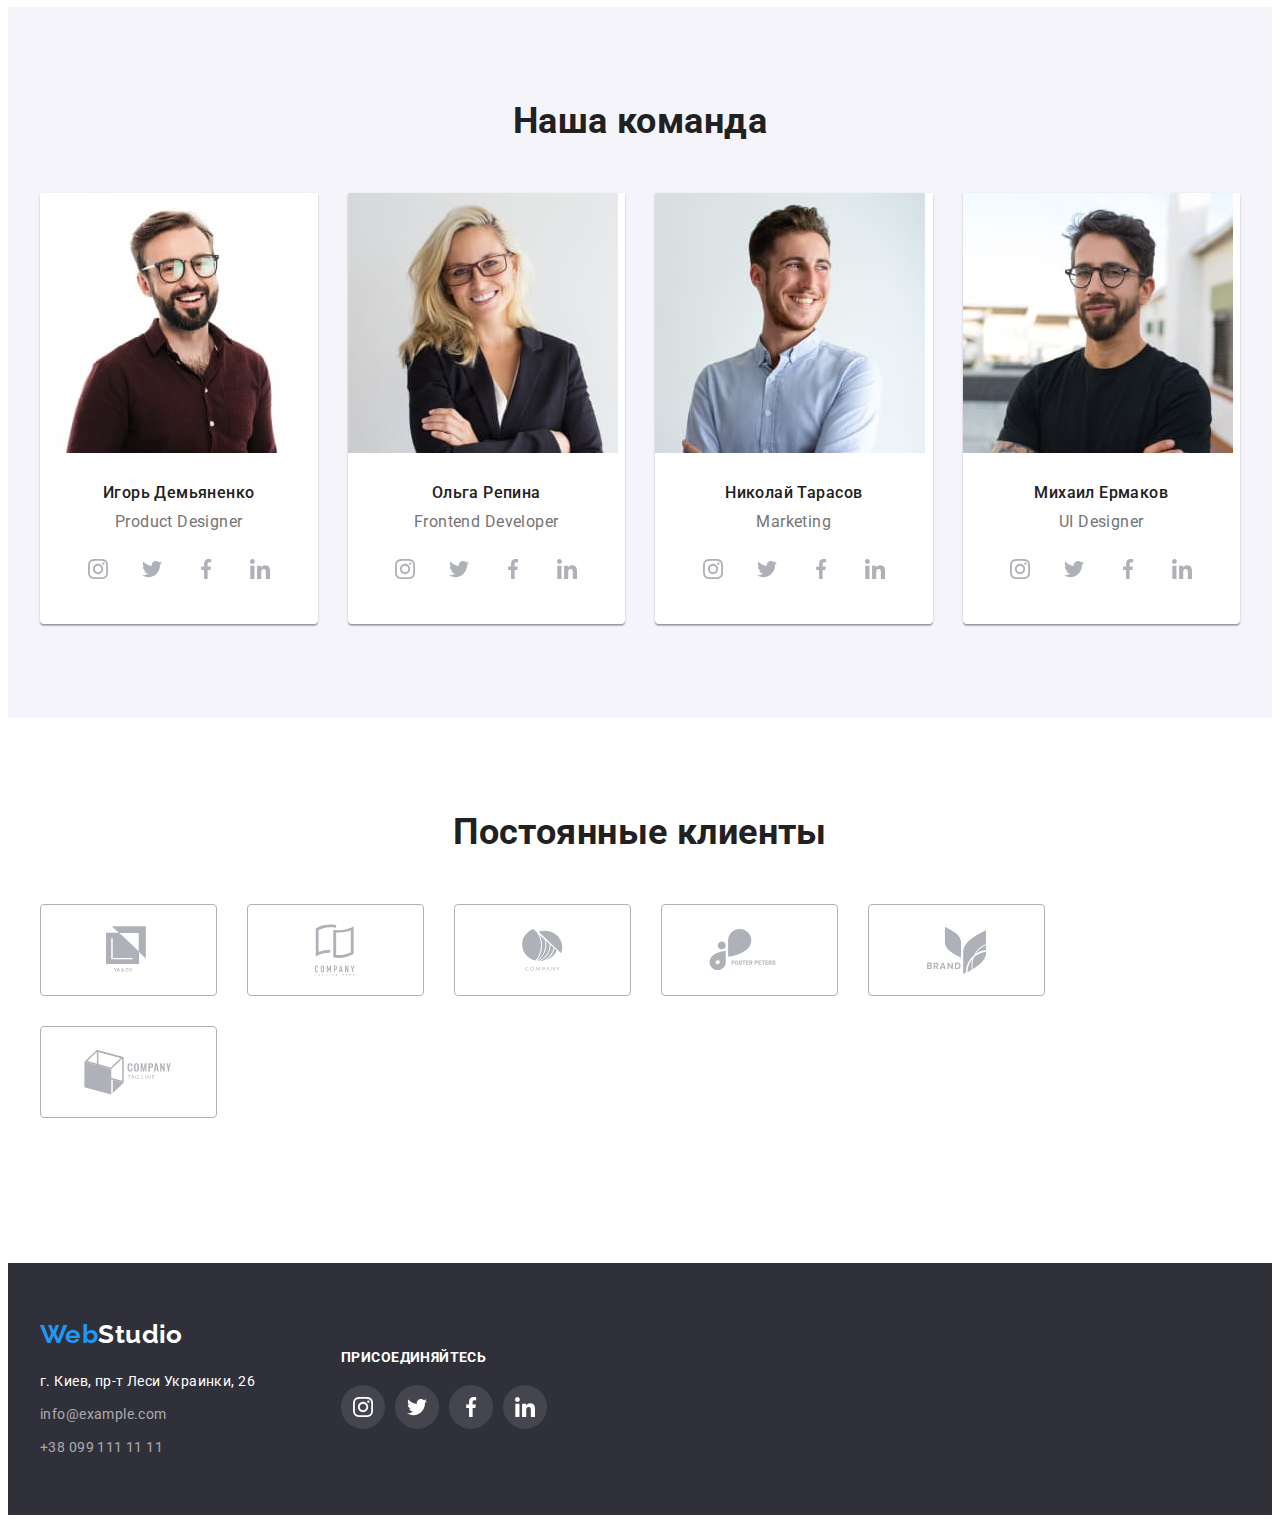
==== commit 01b9d272: "fix: links, focus, footer" ====
--- a/index.html
+++ b/index.html
@@ -37,17 +37,19 @@
                     <li class="header-contact-list-item">
                         <a class="link mail" href="mailto:info@devstudio.com">
                         <svg class="icon icon-mail">
-                            <use href="../images/sprite.svg#envelope"></use>
+                            <use href="./images/sprite.svg#envelope"></use>
                         </svg>
-                            info@devstudio.com</a>
+                            info@devstudio.com
+                        </a>
                     </li>
 
                     <li class="header-contact-list-item">
                         <a class="link tel" href="tel:+380961111111">
                             <svg class="icon icon-tel">
-                                <use href="../images/sprite.svg#smartphone"></use>
-                            </svg>
-                            +38 096 111 11 11</a>
+                                <use href="./images/sprite.svg#smartphone"></use>
+                            </svg>
+                            +38 096 111 11 11
+                        </a>
                     </li>
             </ul>
 
@@ -81,7 +83,7 @@
                     <li class="features-list-item">
                         <div class="icon-features-container">
                             <svg class="icon-features">
-                                <use href="../images/sprite.svg#antenna"></use>
+                                <use href="./images/sprite.svg#antenna"></use>
                             </svg>
                         </div>
                         <h3 class="features-list-title">Внимание к деталям</h3>
@@ -91,7 +93,7 @@
                     <li class="features-list-item">
                         <div class="icon-features-container">
                             <svg class="icon-features">
-                                <use href="../images/sprite.svg#clock"></use>
+                                <use href="./images/sprite.svg#clock"></use>
                             </svg>
                         </div>
                         <h3 class="features-list-title">Пунктуальность</h3>
@@ -101,7 +103,7 @@
                     <li class="features-list-item">
                         <div class="icon-features-container">
                             <svg class="icon-features">
-                                <use href="../images/sprite.svg#diagram"></use>
+                                <use href="./images/sprite.svg#diagram"></use>
                             </svg>
                         </div>
                         <h3 class="features-list-title">Планирование</h3>
@@ -111,7 +113,7 @@
                     <li class="features-list-item">
                         <div class="icon-features-container">
                             <svg class="icon-features">
-                                <use href="../images/sprite.svg#astronaut"></use>
+                                <use href="./images/sprite.svg#astronaut"></use>
                             </svg>
                         </div>
                         <h3 class="features-list-title">Современные технологии</h3>
@@ -153,7 +155,7 @@
                                 <li class="social-list-item">
                                     <a class="social-list-link link" href="#">
                                         <svg class="social-list-icon" >
-                                            <use href="../images/sprite.svg#instagram" ></use>
+                                            <use href="./images/sprite.svg#instagram" ></use>
                                         </svg>
                                     </a>
                                 </li>
@@ -161,7 +163,7 @@
                                 <li class="social-list-item">
                                     <a class="social-list-link link" href="#">
                                         <svg class="social-list-icon" >
-                                            <use href="../images/sprite.svg#twitter" ></use>
+                                            <use href="./images/sprite.svg#twitter" ></use>
                                         </svg>
                                     </a>
                                 </li>
@@ -169,7 +171,7 @@
                                 <li class="social-list-item">
                                     <a class="social-list-link link" href="#">
                                         <svg class="social-list-icon" >
-                                            <use href="../images/sprite.svg#facebook" ></use>
+                                            <use href="./images/sprite.svg#facebook" ></use>
                                         </svg>
                                     </a>
                                 </li>
@@ -177,7 +179,7 @@
                                 <li class="social-list-item">
                                     <a class="social-list-link link" href="#">
                                         <svg class="social-list-icon" >
-                                            <use href="../images/sprite.svg#linkedin" ></use>
+                                            <use href="./images/sprite.svg#linkedin" ></use>
                                         </svg>
                                     </a>
                                 </li>
@@ -192,38 +194,38 @@
                             <h3 class="team-list-title">Ольга Репина</h3>
                             <p class="team-list-position" lang="en">Frontend Developer</p>
                         
-                                                        <ul class="social-list list">
-                                                            <li class="social-list-item">
-                                                                <a class="social-list-link link" href="#">
-                                                                    <svg class="social-list-icon">
-                                                                        <use href="../images/sprite.svg#instagram"></use>
-                                                                    </svg>
-                                                                </a>
-                                                            </li>
-                                                        
-                                                            <li class="social-list-item">
-                                                                <a class="social-list-link link" href="#">
-                                                                    <svg class="social-list-icon">
-                                                                        <use href="../images/sprite.svg#twitter"></use>
-                                                                    </svg>
-                                                                </a>
-                                                            </li>
-                                                        
-                                                            <li class="social-list-item">
-                                                                <a class="social-list-link link" href="#">
-                                                                    <svg class="social-list-icon">
-                                                                        <use href="../images/sprite.svg#facebook"></use>
-                                                                    </svg>
-                                                                </a>
-                                                            </li>
-                                                        
-                                                            <li class="social-list-item">
-                                                                <a class="social-list-link link" href="#">
-                                                                    <svg class="social-list-icon">
-                                                                        <use href="../images/sprite.svg#linkedin"></use>
-                                                                    </svg>
-                                                                </a>
-                                                        
+                            <ul class="social-list list">
+                                <li class="social-list-item">
+                                    <a class="social-list-link link" href="#">
+                                        <svg class="social-list-icon">
+                                            <use href="./images/sprite.svg#instagram"></use>
+                                        </svg>
+                                    </a>
+                                </li>
+                            
+                                <li class="social-list-item">
+                                    <a class="social-list-link link" href="#">
+                                        <svg class="social-list-icon">
+                                            <use href="./images/sprite.svg#twitter"></use>
+                                        </svg>
+                                    </a>
+                                </li>
+                            
+                                <li class="social-list-item">
+                                    <a class="social-list-link link" href="#">
+                                        <svg class="social-list-icon">
+                                            <use href="./images/sprite.svg#facebook"></use>
+                                        </svg>
+                                    </a>
+                                </li>
+                            
+                                <li class="social-list-item">
+                                    <a class="social-list-link link" href="#">
+                                        <svg class="social-list-icon">
+                                            <use href="./images/sprite.svg#linkedin"></use>
+                                        </svg>
+                                    </a>
+                            
                         </div>
                     </li>
 
@@ -238,31 +240,31 @@
                                 <li class="social-list-item">
                                     <a class="social-list-link link" href="#">
                                         <svg class="social-list-icon">
-                                            <use href="../images/sprite.svg#instagram"></use>
-                                        </svg>
-                                    </a>
-                                </li>
-                            
-                                <li class="social-list-item">
-                                    <a class="social-list-link link" href="#">
-                                        <svg class="social-list-icon">
-                                            <use href="../images/sprite.svg#twitter"></use>
-                                        </svg>
-                                    </a>
-                                </li>
-                            
-                                <li class="social-list-item">
-                                    <a class="social-list-link link" href="#">
-                                        <svg class="social-list-icon">
-                                            <use href="../images/sprite.svg#facebook"></use>
-                                        </svg>
-                                    </a>
-                                </li>
-                            
-                                <li class="social-list-item">
-                                    <a class="social-list-link link" href="#">
-                                        <svg class="social-list-icon">
-                                            <use href="../images/sprite.svg#linkedin"></use>
+                                            <use href="./images/sprite.svg#instagram"></use>
+                                        </svg>
+                                    </a>
+                                </li>
+                            
+                                <li class="social-list-item">
+                                    <a class="social-list-link link" href="#">
+                                        <svg class="social-list-icon">
+                                            <use href="./images/sprite.svg#twitter"></use>
+                                        </svg>
+                                    </a>
+                                </li>
+                            
+                                <li class="social-list-item">
+                                    <a class="social-list-link link" href="#">
+                                        <svg class="social-list-icon">
+                                            <use href="./images/sprite.svg#facebook"></use>
+                                        </svg>
+                                    </a>
+                                </li>
+                            
+                                <li class="social-list-item">
+                                    <a class="social-list-link link" href="#">
+                                        <svg class="social-list-icon">
+                                            <use href="./images/sprite.svg#linkedin"></use>
                                         </svg>
                                     </a>
                         </div>
@@ -279,31 +281,31 @@
                                 <li class="social-list-item">
                                     <a class="social-list-link link" href="#">
                                         <svg class="social-list-icon">
-                                            <use href="../images/sprite.svg#instagram"></use>
-                                        </svg>
-                                    </a>
-                                </li>
-                            
-                                <li class="social-list-item">
-                                    <a class="social-list-link link" href="#">
-                                        <svg class="social-list-icon">
-                                            <use href="../images/sprite.svg#twitter"></use>
-                                        </svg>
-                                    </a>
-                                </li>
-                            
-                                <li class="social-list-item">
-                                    <a class="social-list-link link" href="#">
-                                        <svg class="social-list-icon">
-                                            <use href="../images/sprite.svg#facebook"></use>
-                                        </svg>
-                                    </a>
-                                </li>
-                            
-                                <li class="social-list-item">
-                                    <a class="social-list-link link" href="#">
-                                        <svg class="social-list-icon">
-                                            <use href="../images/sprite.svg#linkedin"></use>
+                                            <use href="./images/sprite.svg#instagram"></use>
+                                        </svg>
+                                    </a>
+                                </li>
+                            
+                                <li class="social-list-item">
+                                    <a class="social-list-link link" href="#">
+                                        <svg class="social-list-icon">
+                                            <use href="./images/sprite.svg#twitter"></use>
+                                        </svg>
+                                    </a>
+                                </li>
+                            
+                                <li class="social-list-item">
+                                    <a class="social-list-link link" href="#">
+                                        <svg class="social-list-icon">
+                                            <use href="./images/sprite.svg#facebook"></use>
+                                        </svg>
+                                    </a>
+                                </li>
+                            
+                                <li class="social-list-item">
+                                    <a class="social-list-link link" href="#">
+                                        <svg class="social-list-icon">
+                                            <use href="./images/sprite.svg#linkedin"></use>
                                         </svg>
                                     </a>
                         </div>
@@ -320,42 +322,42 @@
                     <li class="clients-list-item">
                         <a class="clients-list-link link" href="#">
                             <svg class="clients-logo" width="44px" height="49px">
-                                <use href="../images/sprite.svg#logo-1"></use>
+                                <use href="./images/sprite.svg#logo-1"></use>
                             </svg>
                         </a>
                     </li>
                     <li class="clients-list-item">
                         <a class="clients-list-link link" href="#">
                             <svg class="clients-logo" width="40px" height="52px">
-                                <use href="../images/sprite.svg#logo-2"></use>
+                                <use href="./images/sprite.svg#logo-2"></use>
                             </svg>
                         </a>
                     </li>
                     <li class="clients-list-item">
                         <a class="clients-list-link link" href="#">
                             <svg class="clients-logo" width="41px" height="42px" >
-                                <use href="../images/sprite.svg#logo-3"></use>
+                                <use href="./images/sprite.svg#logo-3"></use>
                             </svg>
                         </a>
                     </li>
                     <li class="clients-list-item">
                         <a class="clients-list-link link" href="#">
                             <svg class="clients-logo" width="80px" height="42px">
-                                <use href="../images/sprite.svg#logo-4"></use>
+                                <use href="./images/sprite.svg#logo-4"></use>
                             </svg>
                         </a>
                     </li>
                     <li class="clients-list-item">
                         <a class="clients-list-link link" href="#">
                             <svg class="clients-logo"  width="59px" height="47px">
-                                <use href="../images/sprite.svg#logo-5"></use>
+                                <use href="./images/sprite.svg#logo-5"></use>
                             </svg>
                         </a>
                     </li>
                     <li class="clients-list-item">
                         <a class="clients-list-link link" href="#">
                             <svg class="clients-logo" width="88px" height="45px">
-                                <use href="../images/sprite.svg#logo-6"></use>
+                                <use href="./images/sprite.svg#logo-6"></use>
                             </svg>
                         </a>
                     </li>
@@ -369,6 +371,7 @@
         <div class="container">
             <div>
                 <a href="./" lang="en" class="logo white link"><span class="logo-web">Web</span>Studio</a>
+               
                 <div class="footer-address-container">
                     <address class="address">
                         <p class="address-text">г. Киев, пр-т Леси Украинки, 26</p>
@@ -389,33 +392,33 @@
 
                 <ul class="social-list list">
                     <li class="social-list-item">
-                        <a class="social-list-link link footer-link" href="#">
+                        <a class="social-list-link footer-social-link link" href="#">
                             <svg class="social-list-icon footer-icon">
-                                <use href="../images/sprite.svg#instagram"></use>
+                                <use href="./images/sprite.svg#instagram"></use>
                             </svg>
                         </a>
                     </li>
                 
                     <li class="social-list-item">
-                        <a class="social-list-link link footer-link" href="#">
+                        <a class="social-list-link footer-social-link link" href="#">
                             <svg class="social-list-icon footer-icon">
-                                <use href="../images/sprite.svg#twitter"></use>
+                                <use href="./images/sprite.svg#twitter"></use>
                             </svg>
                         </a>
                     </li>
                 
                     <li class="social-list-item">
-                        <a class="social-list-link link footer-link" href="#">
+                        <a class="social-list-link footer-social-link link" href="#">
                             <svg class="social-list-icon footer-icon">
-                                <use href="../images/sprite.svg#facebook"></use>
+                                <use href="./images/sprite.svg#facebook"></use>
                             </svg>
                         </a>
                     </li>
                 
                     <li class="social-list-item">
-                        <a class="social-list-link link footer-link" href="#">
+                        <a class="social-list-link footer-social-link link" href="#">
                             <svg class="social-list-icon footer-icon">
-                                <use href="../images/sprite.svg#linkedin"></use>
+                                <use href="./images/sprite.svg#linkedin"></use>
                             </svg>
                         </a>
                     </li>
--- a/css/styles.css
+++ b/css/styles.css
@@ -47,6 +47,19 @@
   height: auto;
 }
 
+:active,
+:hover,
+:focus {
+  outline: 0;
+  outline-offset: 0;
+}
+
+a {
+  display: block;
+  height: 100%;
+  width: 100%;
+}
+
 .link {
   text-decoration: none;
 }
@@ -66,7 +79,7 @@
 /* ------------HEADER-------------- */
 
 .header {
-  border: 1px solid #ececec;
+  border-bottom: 1px solid #ececec;
 }
 
 .header > .container {
@@ -271,17 +284,16 @@
 }
 
 .icon-features-container {
-  padding-top: 25px;
-  padding-bottom: 25px;
+  height: 120px;
+  display: flex;
+  align-items: center;
+  justify-content: center;
   margin-bottom: 30px;
   background-color: var(--grey-bg-color);
   border-radius: 4px;
 }
 
 .icon-features {
-  display: block;
-  margin-right: auto;
-  margin-left: auto;
   width: 70px;
   height: 70px;
 }
@@ -383,12 +395,11 @@
 
 .social-list {
   display: flex;
-}
-
-.social-list-link {
-  display: flex;
   align-items: center;
   justify-content: center;
+}
+
+.social-list-item {
   width: 44px;
   height: 44px;
   border-radius: 50%;
@@ -396,6 +407,12 @@
 
 .social-list-item:not(:last-child) {
   margin-right: 10px;
+}
+
+.social-list-link {
+  display: flex;
+  align-items: center;
+  justify-content: center;
 }
 
 .social-list-icon {
@@ -404,13 +421,13 @@
   height: 20px;
 }
 
-.social-list-link:hover,
-.social-list-link:focus {
+.social-list-item:hover,
+.social-list-item:focus {
   background-color: var(--accent-color);
 }
 
-.social-list-link:hover .social-list-icon,
-.social-list-link:focus .social-list-icon {
+.social-list-item:hover .social-list-icon,
+.social-list-item:focus .social-list-icon {
   fill: var(--primary-white-color);
 }
 
@@ -427,47 +444,49 @@
   margin-bottom: calc(-1 * var(--card-set-gap));
 }
 
-.clients-list-link {
+.clients-list-item {
   margin-right: var(--card-set-gap);
   margin-bottom: var(--card-set-gap);
   flex-basis: calc(100% / 6 - var(--card-set-gap));
 
-  display: flex;
-  justify-content: center;
-  align-items: center;
   width: 170px;
   height: 90px;
   border: 1px solid var(--icon-color);
   border-radius: 4px;
 }
 
+.clients-list-link {
+  display: flex;
+  justify-content: center;
+  align-items: center;
+}
+
 .clients-logo {
   fill: var(--icon-color);
 }
 
-.clients-list-link:hover,
-.clients-list-link:focus {
+.clients-list-item:hover,
+.clients-list-item:focus {
   border: 1px solid var(--accent-color);
 }
 
-.clients-list-link:hover .clients-logo,
-.clients-list-link:focus .clients-logo {
+.clients-list-item:hover .clients-logo,
+.clients-list-item:focus .clients-logo {
   fill: var(--accent-color);
 }
 
 /* ---------FOOTER---------- */
 
 .footer {
-  display: flex;
-  padding-top: 60px;
-  padding-bottom: 60px;
+  height: 252px;
+  display: flex;
+  align-items: center;
 
   background-color: var(--secondary-bg-color);
 }
 
 .footer > .container {
   display: flex;
-  justify-content: flex-start;
   align-items: center;
 }
 
@@ -514,7 +533,6 @@
 }
 
 .footer-social-text {
-  display: inline-block;
   margin-bottom: 20px;
 
   color: var(--primary-white-color);
@@ -522,16 +540,17 @@
   text-transform: uppercase;
 }
 
-.footer-link {
+.footer-social-link {
   background-color: rgba(255, 255, 255, 0.1);
+  border-radius: 50%;
 }
 
 .footer-icon {
   fill: var(--primary-white-color);
 }
 
-.footer-link:hover,
-.footer-link:focus {
+.footer-social-link:hover,
+.footer-social-link:focus {
   background-color: var(--accent-color);
 }
 
@@ -597,8 +616,8 @@
   border: 1px solid #eeeeee;
 }
 
-.examples-list-item:hover,
-.examples-list-item:focus {
+.examples-list-link:hover,
+.examples-list-link:focus {
   box-shadow: 0px 1px 1px rgba(0, 0, 0, 0.12), 0px 4px 4px rgba(0, 0, 0, 0.06),
     1px 4px 6px rgba(0, 0, 0, 0.16);
 }
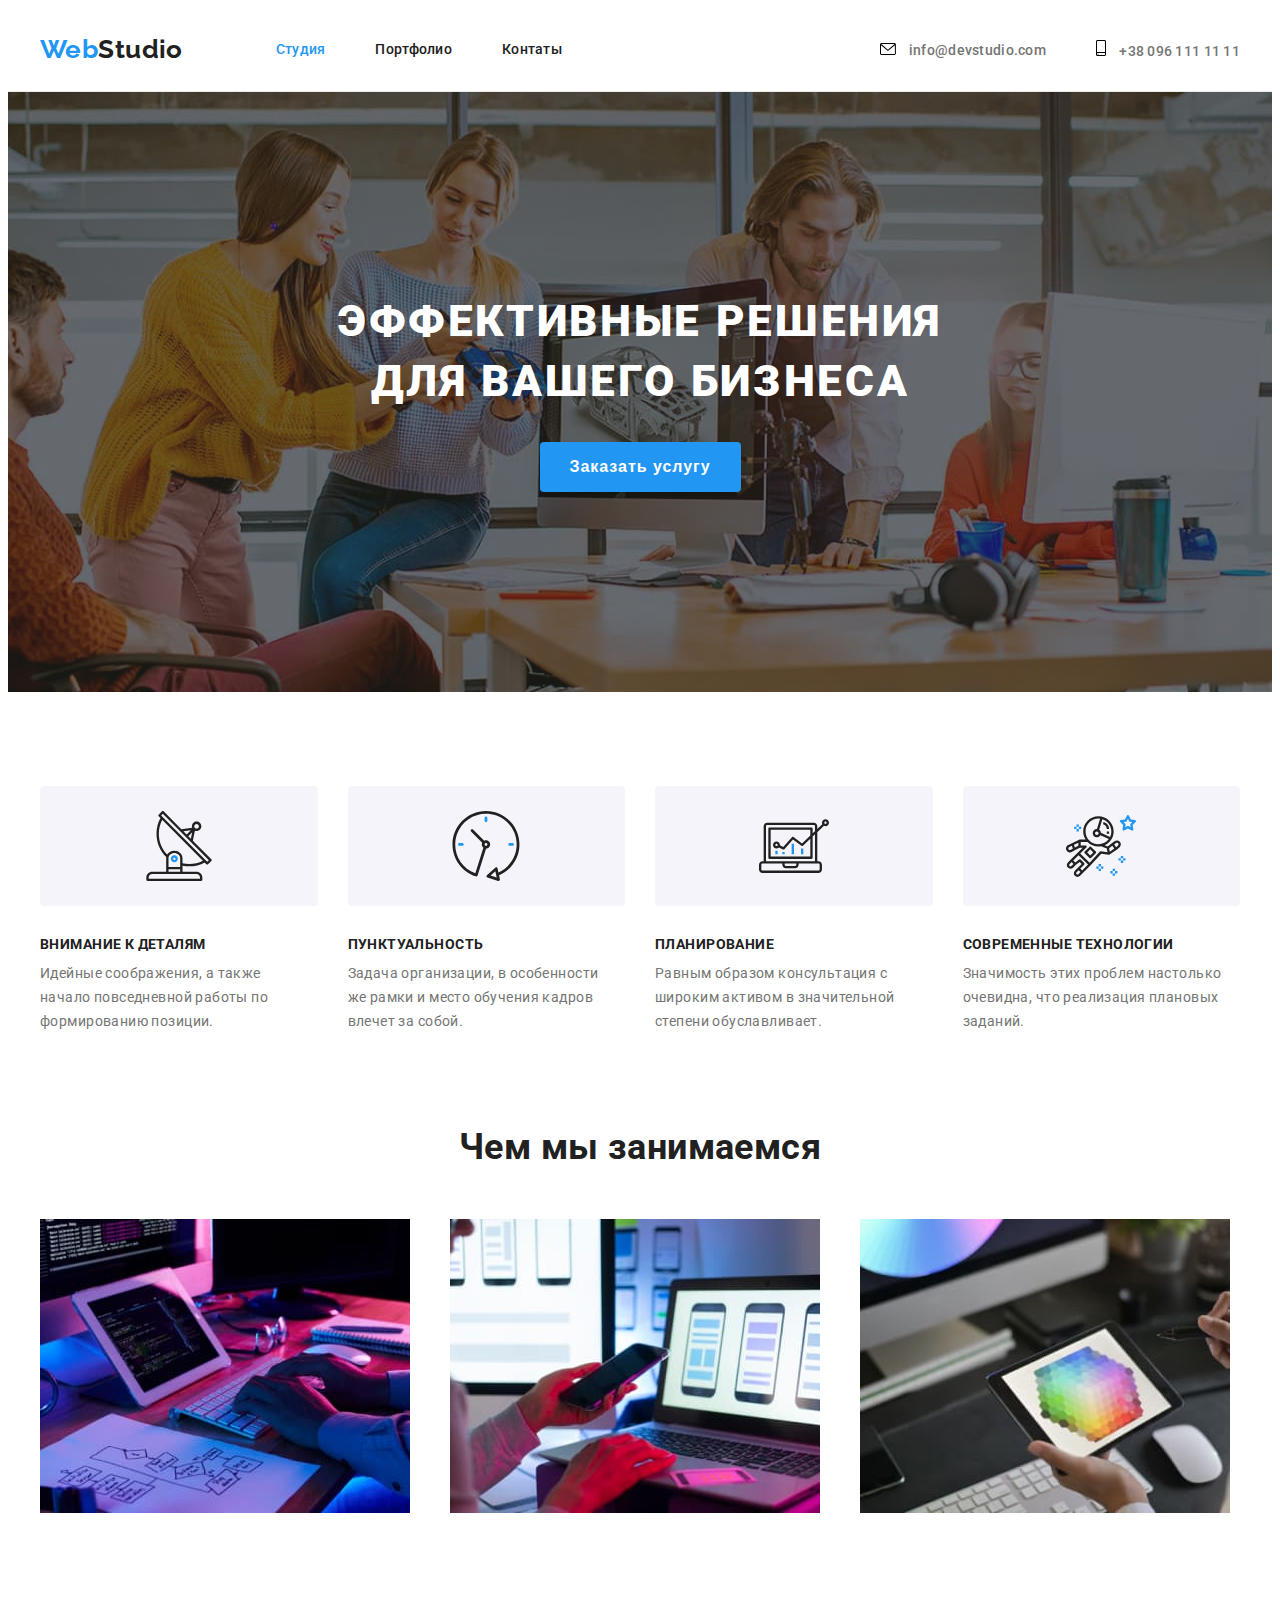
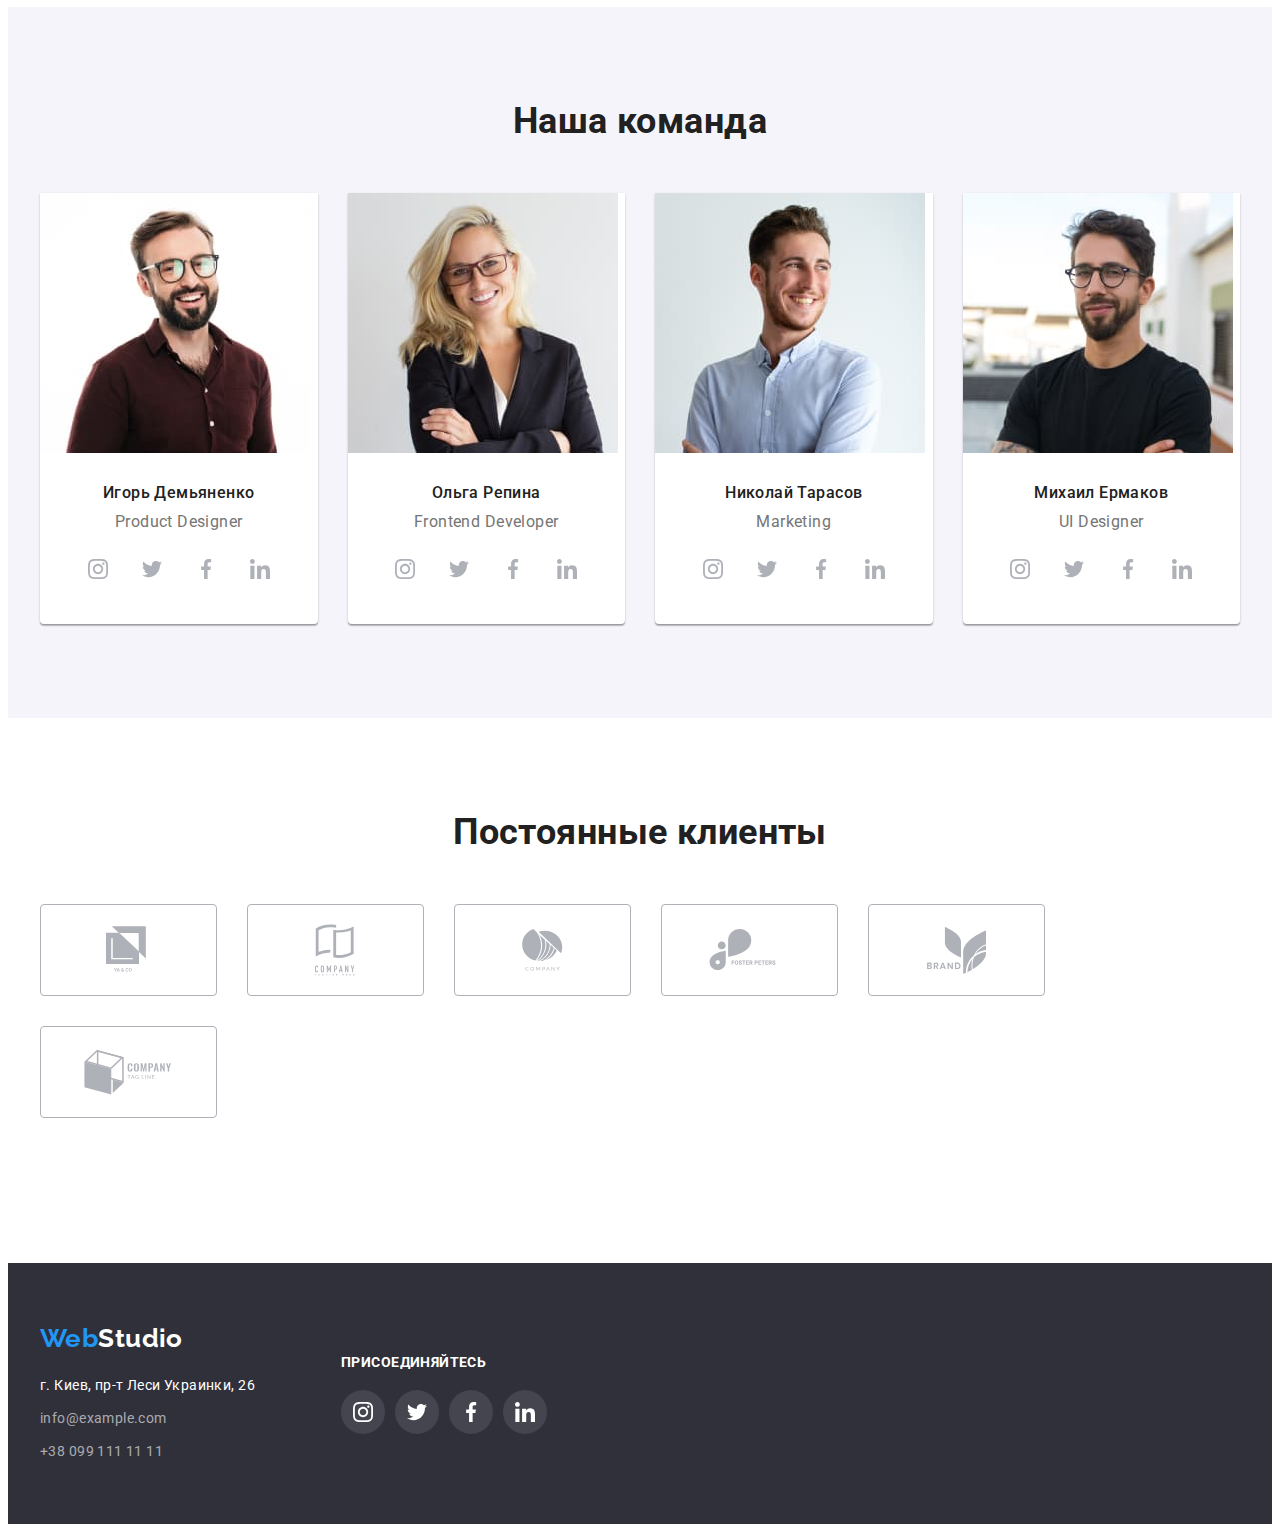
==== commit eb17876b: "fix: validator" ====
--- a/index.html
+++ b/index.html
@@ -225,9 +225,11 @@
                                             <use href="./images/sprite.svg#linkedin"></use>
                                         </svg>
                                     </a>
-                            
-                        </div>
-                    </li>
+                                </li>
+                            </ul>     
+                            
+                        </div>
+                    
 
                     <li class="team-list-item">
                         <img class="img" src="./images/our_team_img/nikolay.jpg" alt="Фото" width="270" height="260">
@@ -267,8 +269,11 @@
                                             <use href="./images/sprite.svg#linkedin"></use>
                                         </svg>
                                     </a>
-                        </div>
-                    </li>
+                                        
+                                </li> 
+                            </ul>  
+                        </div>
+                    
 
                     <li class="team-list-item">
                         <img class="img" src="./images/our_team_img/mihail.jpg" alt="Фото" width="270" height="260">
@@ -306,15 +311,16 @@
                                     <a class="social-list-link link" href="#">
                                         <svg class="social-list-icon">
                                             <use href="./images/sprite.svg#linkedin"></use>
-                                        </svg>
-                                    </a>
-                        </div>
-                    </li>
-                    
+                                        </svg>                               
+                                    </a>    
+                                </li>                                                                      
+                            </ul>            
+                        </div>
+                    </li>    
                 </ul>
             </div>
         </section>
-
+  
         <section class="clients">
             <div class="container">
                 <h2 class="title">Постоянные клиенты</h2>
--- a/css/styles.css
+++ b/css/styles.css
@@ -45,13 +45,6 @@
   display: block;
   max-width: 100%;
   height: auto;
-}
-
-:active,
-:hover,
-:focus {
-  outline: 0;
-  outline-offset: 0;
 }
 
 a {
@@ -402,7 +395,6 @@
 .social-list-item {
   width: 44px;
   height: 44px;
-  border-radius: 50%;
 }
 
 .social-list-item:not(:last-child) {
@@ -413,6 +405,7 @@
   display: flex;
   align-items: center;
   justify-content: center;
+  border-radius: 50%;
 }
 
 .social-list-icon {
@@ -421,13 +414,13 @@
   height: 20px;
 }
 
-.social-list-item:hover,
-.social-list-item:focus {
+.social-list-link:hover,
+.social-list-link:focus {
   background-color: var(--accent-color);
 }
 
-.social-list-item:hover .social-list-icon,
-.social-list-item:focus .social-list-icon {
+.social-list-link:hover .social-list-icon,
+.social-list-link:focus .social-list-icon {
   fill: var(--primary-white-color);
 }
 
@@ -465,20 +458,21 @@
   fill: var(--icon-color);
 }
 
-.clients-list-item:hover,
-.clients-list-item:focus {
+.clients-list-link:hover,
+.clients-list-link:focus {
   border: 1px solid var(--accent-color);
 }
 
-.clients-list-item:hover .clients-logo,
-.clients-list-item:focus .clients-logo {
+.clients-list-link:hover .clients-logo,
+.clients-list-link:focus .clients-logo {
   fill: var(--accent-color);
 }
 
 /* ---------FOOTER---------- */
 
 .footer {
-  height: 252px;
+  padding-top: 60px;
+  padding-bottom: 60px;
   display: flex;
   align-items: center;
 
